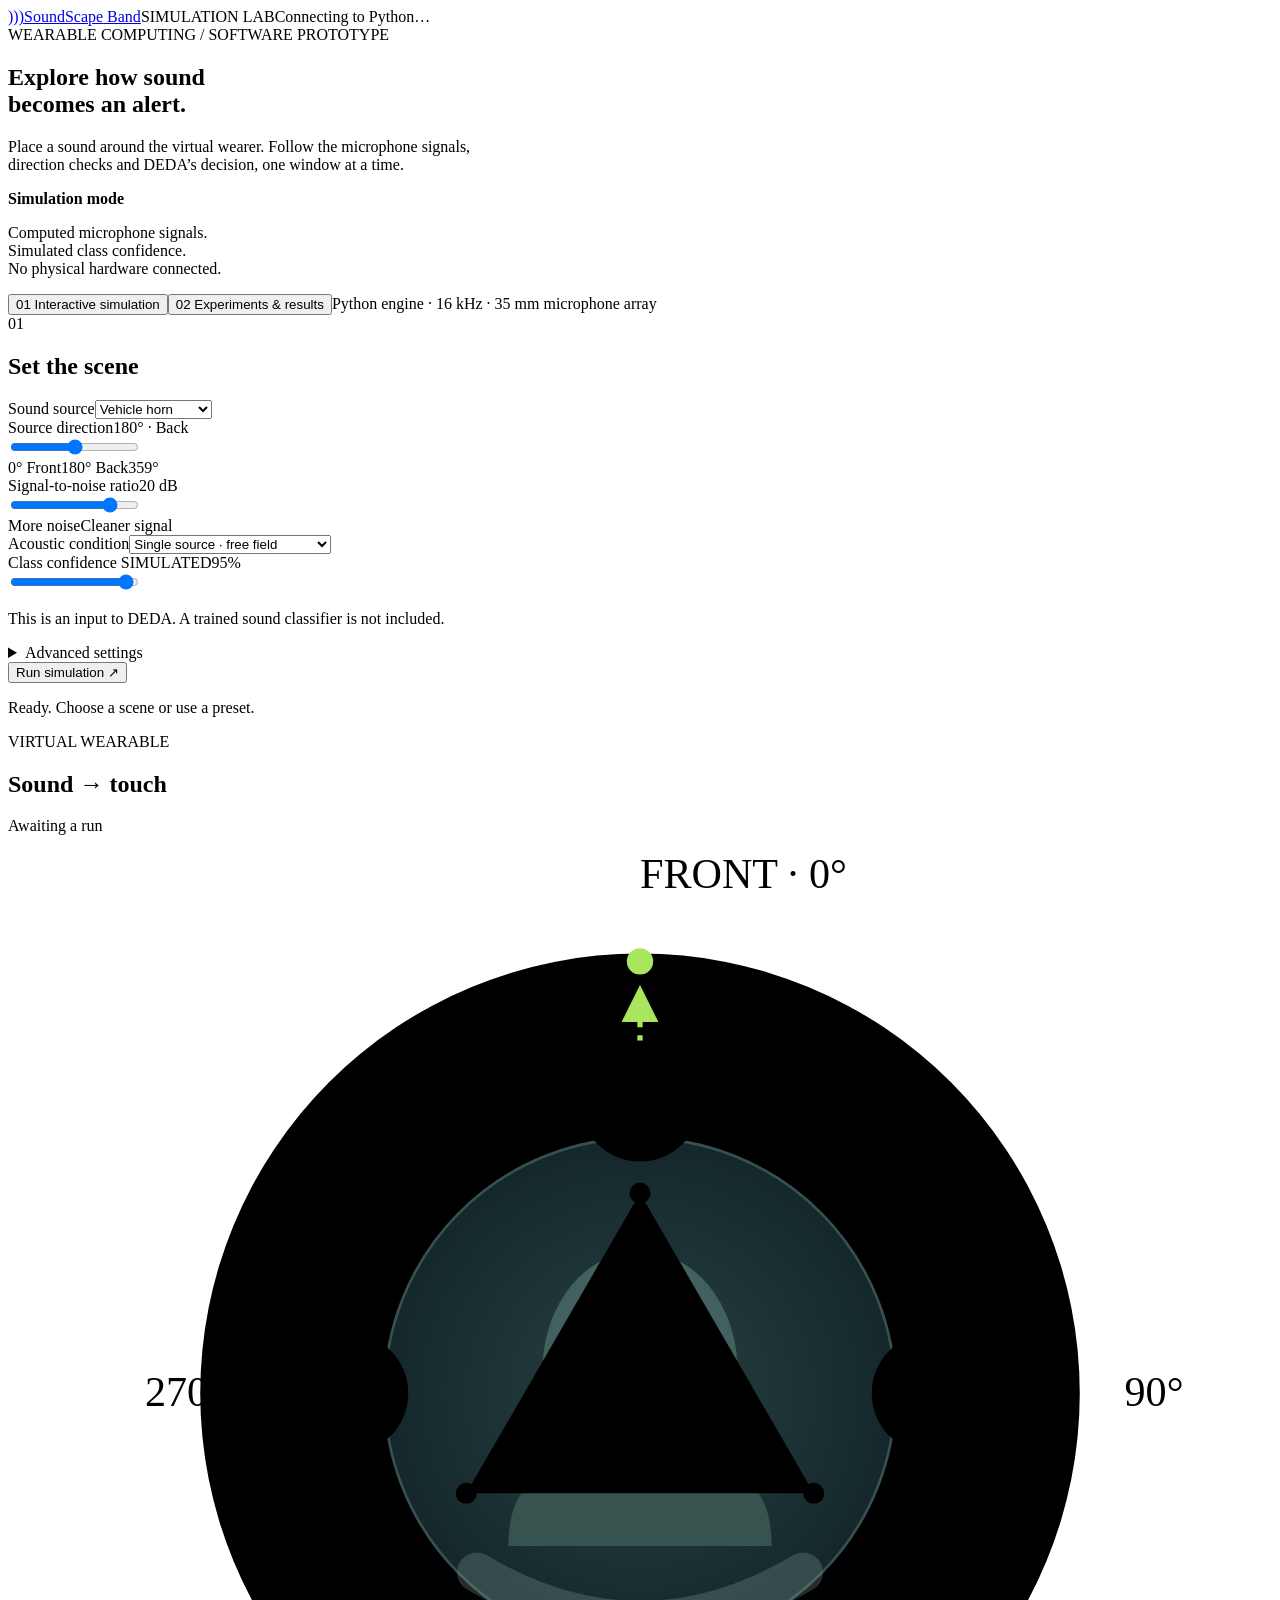
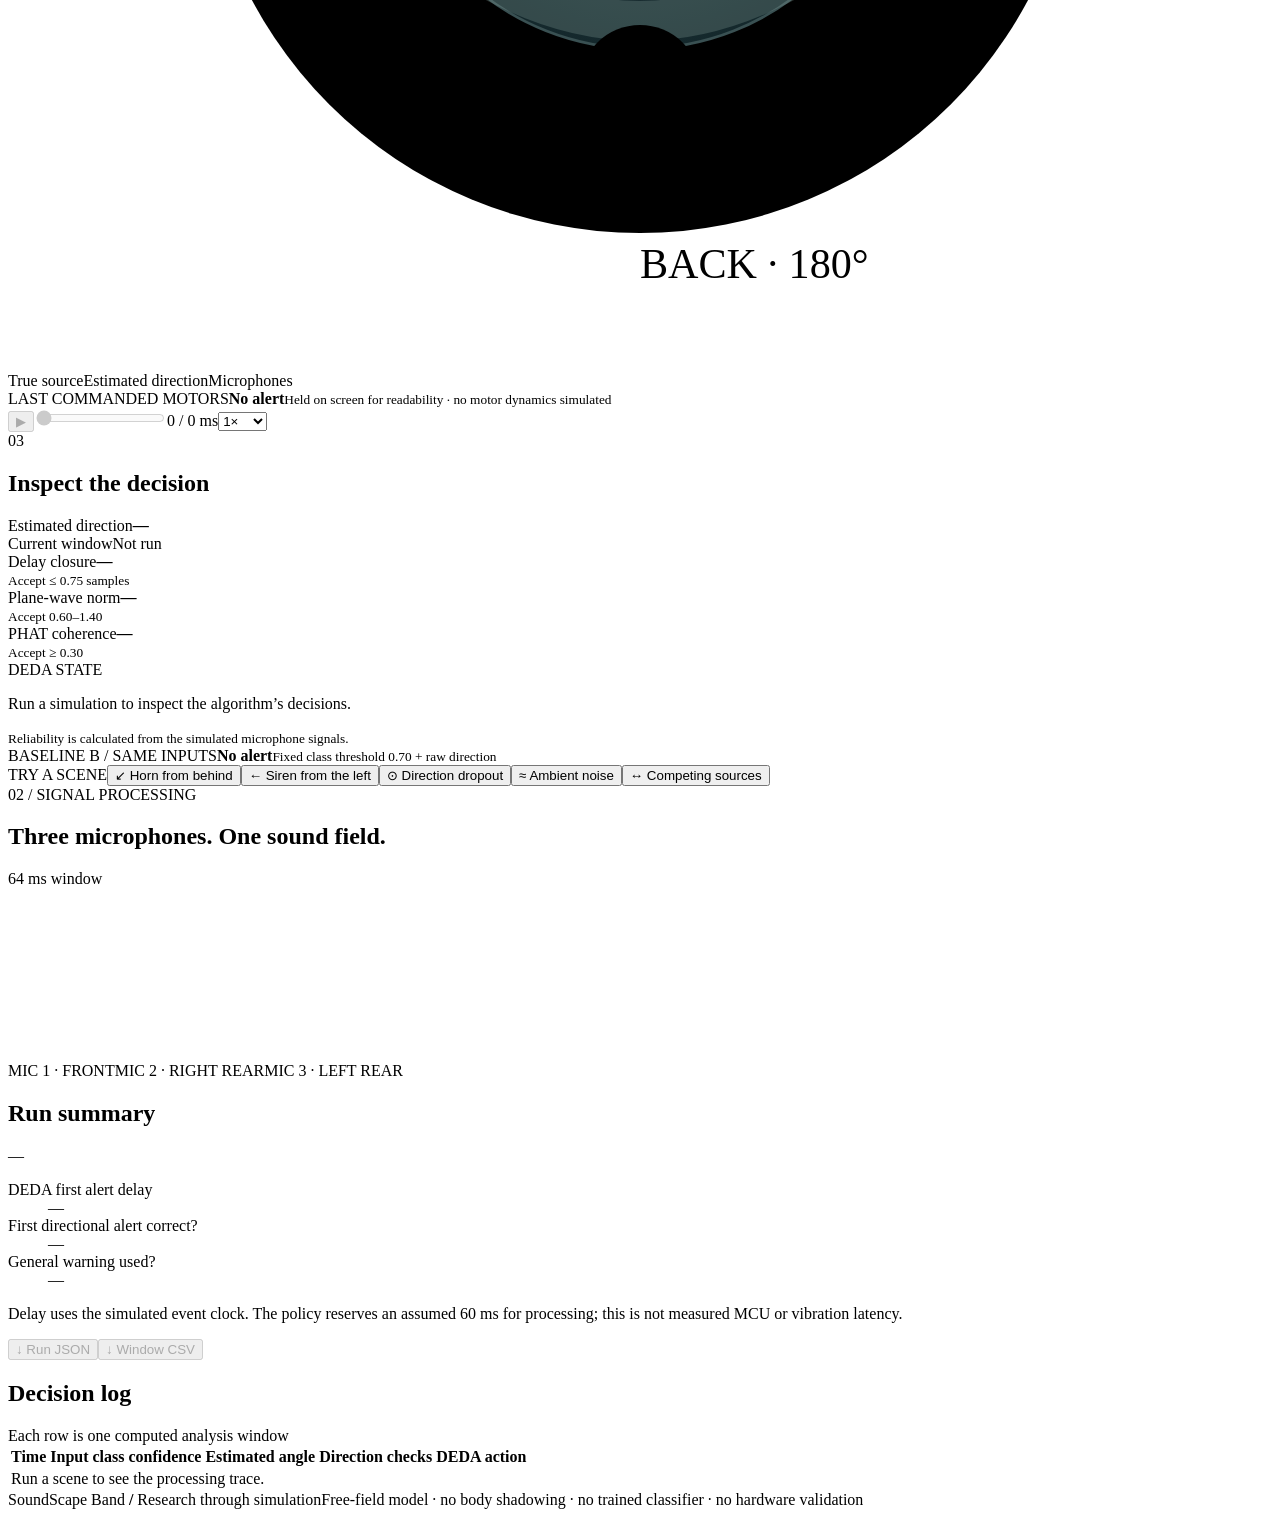
==== simulator/index.html @ 3b905151 "Add a hands-on simulator and Android sound-testing app" ====
<!doctype html>
<html lang="en">
<head>
  <meta charset="utf-8"><meta name="viewport" content="width=device-width, initial-scale=1">
  <meta name="description" content="Explore SoundScape Band with simulated microphones and the actual Python DEDA decision policy.">
  <title>SoundScape Band · Simulation Lab</title>
  <link rel="stylesheet" href="/style.css"><script src="/app.js" defer></script>
</head>
<body>
  <header class="topbar"><a class="brand" href="/" aria-label="SoundScape home"><span class="brand-icon">)))</span><span>SoundScape<span class="brand-light"> Band</span></span></a><span class="header-divider"></span><span class="lab-label">SIMULATION LAB</span><span id="connection" class="connection">Connecting to Python…</span></header>
  <main>
    <section class="intro"><div><div class="eyebrow">WEARABLE COMPUTING / SOFTWARE PROTOTYPE</div><h1>Explore how sound<br>becomes an alert.</h1><p>Place a sound around the virtual wearer. Follow the microphone signals,<br class="desktop"> direction checks and DEDA’s decision, one window at a time.</p></div><div class="intro-note"><span class="status-dot"></span><strong>Simulation mode</strong><p>Computed microphone signals.<br>Simulated class confidence.<br>No physical hardware connected.</p></div></section>
    <nav class="tabs" aria-label="Lab views"><button id="demo-tab" class="tab active" aria-selected="true">01 <span>Interactive simulation</span></button><button id="experiment-tab" class="tab" aria-selected="false">02 <span>Experiments & results</span></button><span class="tab-note">Python engine · 16 kHz · 35 mm microphone array</span></nav>

    <section id="demo-view">
      <div class="demo-grid">
        <aside class="panel controls"><div class="panel-heading"><span class="step">01</span><h2>Set the scene</h2></div>
          <label for="sound">Sound source</label><select id="sound"><option value="horn">Vehicle horn</option><option value="siren">Siren / alarm</option><option value="shout">Shout-like noise</option><option value="beep">Reversing beep</option><option value="ambient">Ambient noise</option></select>
          <div class="label-line"><label for="angle">Source direction</label><output id="angle-value" for="angle">180° · Back</output></div><input type="range" id="angle" min="0" max="359" value="180"><div class="range-ends"><span>0° Front</span><span>180° Back</span><span>359°</span></div>
          <div class="label-line"><label for="snr">Signal-to-noise ratio</label><output id="snr-value" for="snr">20 dB</output></div><input type="range" id="snr" min="-25" max="30" value="20"><div class="range-ends"><span>More noise</span><span>Cleaner signal</span></div>
          <label for="condition">Acoustic condition</label><select id="condition"><option value="clean">Single source · free field</option><option value="interference">Two simultaneous sources</option><option value="clock_fault">Mic 3 timing fault · +3 samples</option><option value="reflection">Single simulated reflection</option><option value="dropout">Injected direction dropout</option></select>
          <div class="label-line"><label for="confidence">Class confidence <span class="small-tag">SIMULATED</span></label><output id="confidence-value" for="confidence">95%</output></div><input type="range" id="confidence" min="5" max="99" value="95"><p class="control-help">This is an input to DEDA. A trained sound classifier is not included.</p>
          <details><summary>Advanced settings</summary><div class="advanced"><label for="seed">Random seed</label><input id="seed" type="number" min="0" max="1000000" value="7"><label for="bins">GCC-PHAT frequency bins</label><select id="bins"><option value="0.25">Strongest 25%</option><option value="1">All bins</option></select><label for="duration">Event duration</label><select id="duration"><option value="1024">1024 ms · sustained sound</option><option value="192">192 ms · short burst</option><option value="64">64 ms · very short burst</option></select></div></details>
          <button id="run" class="primary">Run simulation <span>↗</span></button><p id="run-status" class="run-status" role="status">Ready. Choose a scene or use a preset.</p>
        </aside>

        <section class="wearable-panel" aria-label="Virtual wearable"><div class="dark-heading"><div><span class="eyebrow">VIRTUAL WEARABLE</span><h2>Sound → touch</h2></div><span id="alert-badge" class="dark-badge">Awaiting a run</span></div>
          <div class="compass-wrap"><svg id="compass" viewBox="0 0 480 430" role="img" aria-label="Top-down view of wearer with front, right, back and left virtual motors">
            <defs><radialGradient id="disc"><stop offset="0" stop-color="#2a4143"/><stop offset="1" stop-color="#14282c"/></radialGradient><marker id="arrow" markerWidth="7" markerHeight="7" refX="5" refY="3.5" orient="auto"><path d="M0 0 L7 3.5 L0 7" fill="#a8e65e"/></marker></defs>
            <circle cx="240" cy="212" r="167" class="grid-ring"/><circle cx="240" cy="212" r="132" class="grid-ring"/><path d="M45 212H435M240 25V399" class="grid-line"/>
            <circle cx="240" cy="212" r="97" fill="url(#disc)" stroke="#395052"/><path d="M178 280Q240 317 302 280" fill="none" stroke="#90aba4" stroke-width="15" stroke-linecap="round" opacity=".26"/>
            <ellipse cx="240" cy="203" rx="37" ry="45" fill="#42605d"/><path d="M232 160L240 150L248 160" fill="#76948b"/><path d="M190 270Q190 242 214 240H266Q290 242 290 270" fill="#36534f"/>
            <g class="mic"><circle cx="240" cy="136" r="4"/><circle cx="306" cy="250" r="4"/><circle cx="174" cy="250" r="4"/></g><path d="M240 136L306 250H174Z" class="mic-triangle"/>
            <g id="true-direction"><line x1="240" y1="94" x2="240" y2="61" stroke="#a8e65e" stroke-width="2" stroke-dasharray="4 3" marker-end="url(#arrow)"/><circle cx="240" cy="48" r="5" fill="#a8e65e"/></g>
            <g id="estimated-direction" style="display:none"><line x1="240" y1="107" x2="240" y2="76" stroke="#70d6dc" stroke-width="3"/><circle cx="240" cy="73" r="4" fill="#70d6dc"/></g>
            <g class="motor" id="motor-1"><circle cx="240" cy="101" r="23"/><text x="240" y="106">F</text></g><g class="motor" id="motor-2"><circle cx="351" cy="212" r="23"/><text x="351" y="217">R</text></g><g class="motor" id="motor-4"><circle cx="240" cy="323" r="23"/><text x="240" y="328">B</text></g><g class="motor" id="motor-8"><circle cx="129" cy="212" r="23"/><text x="129" y="217">L</text></g>
            <g class="axis-label"><text x="240" y="20">FRONT · 0°</text><text x="424" y="217">90°</text><text x="240" y="396">BACK · 180°</text><text x="52" y="217">270°</text></g>
          </svg></div>
          <div class="compass-legend"><span><i class="legend-dot lime"></i>True source</span><span><i class="legend-dot cyan"></i>Estimated direction</span><span><i class="legend-dot gray"></i>Microphones</span></div>
          <div class="motor-readout"><span>LAST COMMANDED MOTORS</span><strong id="motor-readout">No alert</strong><small>Held on screen for readability · no motor dynamics simulated</small></div>
          <div class="playback"><button id="play" disabled aria-label="Play or pause replay">▶</button><input id="timeline" type="range" min="0" max="1" value="0" step="1" aria-label="Replay time" disabled><output id="time-value">0 / 0 ms</output><select id="speed" aria-label="Replay speed"><option value="0.5">0.5×</option><option value="1" selected>1×</option><option value="2">2×</option></select></div>
        </section>

        <aside class="panel evidence"><div class="panel-heading"><span class="step">03</span><h2>Inspect the decision</h2></div><div class="label-line evidence-label"><span>Estimated direction</span><strong id="estimated-value">—</strong></div><div class="label-line evidence-label"><span>Current window</span><span id="reliability-value" class="pill">Not run</span></div>
          <div class="check" id="check-closure"><div><span>Delay closure</span><strong id="closure-value">—</strong></div><div class="meter"><i></i></div><small>Accept ≤ 0.75 samples</small></div>
          <div class="check" id="check-norm"><div><span>Plane-wave norm</span><strong id="norm-value">—</strong></div><div class="meter"><i></i></div><small>Accept 0.60–1.40</small></div>
          <div class="check" id="check-coherence"><div><span>PHAT coherence</span><strong id="coherence-value">—</strong></div><div class="meter"><i></i></div><small>Accept ≥ 0.30</small></div>
          <div class="decision-box"><span class="eyebrow">DEDA STATE</span><p id="decision">Run a simulation to inspect the algorithm’s decisions.</p><small id="reason">Reliability is calculated from the simulated microphone signals.</small></div>
          <div class="baseline"><span class="eyebrow">BASELINE B / SAME INPUTS</span><strong id="baseline-decision">No alert</strong><small>Fixed class threshold 0.70 + raw direction</small></div>
        </aside>
      </div>
      <div class="presets"><span>TRY A SCENE</span><button data-preset="horn">↙ Horn from behind</button><button data-preset="siren">← Siren from the left</button><button data-preset="dropout">⊙ Direction dropout</button><button data-preset="ambient">≈ Ambient noise</button><button data-preset="interference">↔ Competing sources</button></div>
      <div class="bottom-grid"><section class="panel signals"><div class="section-heading"><div><span class="eyebrow">02 / SIGNAL PROCESSING</span><h2>Three microphones. One sound field.</h2></div><span id="signal-note" class="muted">64 ms window</span></div><canvas id="waveforms" width="1080" height="170" aria-label="Three simulated microphone waveforms"></canvas><div class="signal-footer"><span>MIC 1 · FRONT</span><span>MIC 2 · RIGHT REAR</span><span>MIC 3 · LEFT REAR</span></div></section>
      <section class="panel run-summary"><div class="section-heading"><h2>Run summary</h2><span id="runtime" class="muted">—</span></div><dl><div><dt>DEDA first alert delay</dt><dd id="latency">—</dd></div><div><dt>First directional alert correct?</dt><dd id="correct">—</dd></div><div><dt>General warning used?</dt><dd id="fallback">—</dd></div></dl><p class="control-help">Delay uses the simulated event clock. The policy reserves an assumed 60 ms for processing; this is not measured MCU or vibration latency.</p><div class="export-row"><button id="export-json" disabled>↓ Run JSON</button><button id="export-csv" disabled>↓ Window CSV</button></div></section></div>
      <section class="panel log-panel"><div class="section-heading"><h2>Decision log</h2><span class="muted">Each row is one computed analysis window</span></div><div class="table-scroll"><table><thead><tr><th>Time</th><th>Input class confidence</th><th>Estimated angle</th><th>Direction checks</th><th>DEDA action</th></tr></thead><tbody id="log"><tr><td colspan="5" class="empty">Run a scene to see the processing trace.</td></tr></tbody></table></div></section>
    </section>

    <section id="experiment-view" hidden><div class="experiment-layout"><section class="panel experiment-controls"><div class="eyebrow">REPEATABLE ACOUSTIC STRESS TESTS</div><h2>Compare policies on identical signals.</h2><p>Run newly generated trials through baseline B and DEDA. The suite varies sound, direction, noise and acoustic conditions using frozen default thresholds.</p><label for="suite">Experiment size</label><select id="suite"><option value="quick">Quick · 32 critical trials per seed</option><option value="full">Full · 192 critical trials per seed</option></select><label for="seeds">Random seeds</label><select id="seeds"><option value="1">1 · demonstration</option><option value="2" selected>2 · quick comparison</option><option value="5">5 · broader coverage</option></select><button id="run-experiment" class="primary">Run experiment <span>↗</span></button><p id="experiment-status" role="status" class="run-status">Results will be calculated, not copied from the paper.</p><p class="control-help">Each seed also includes one short ambient-only trial. Class confidence is scripted at 65%, 80% or 95%. Ambient confidence has no false confusers, so this suite cannot establish classifier false-alarm performance.</p></section><section class="panel experiment-results"><div class="section-heading"><h2>Results from this run</h2><div class="export-row"><button id="experiment-json" disabled>↓ JSON</button><button id="experiment-csv" disabled>↓ Trial CSV</button></div></div><p class="control-help">A new acoustic stress suite, separate from the paper’s decision-stream benchmark. Default thresholds are uncalibrated. These are simulation results, not real-world accuracy.</p><div id="experiment-empty" class="experiment-empty">Run an experiment to compare wrong-direction alerts,<br>misses, fallback warnings and simulated alert delay.</div><div id="experiment-data" hidden><div id="comparison-chart" class="comparison-chart"></div><div class="table-scroll"><table><thead><tr><th>Metric</th><th>Baseline B</th><th>DEDA</th></tr></thead><tbody id="experiment-table"></tbody></table></div><p id="experiment-note" class="control-help"></p></div></section></div></section>
    <footer><span>SoundScape Band <b>/</b> Research through simulation</span><span>Free-field model · no body shadowing · no trained classifier · no hardware validation</span></footer>
  </main>
</body></html>
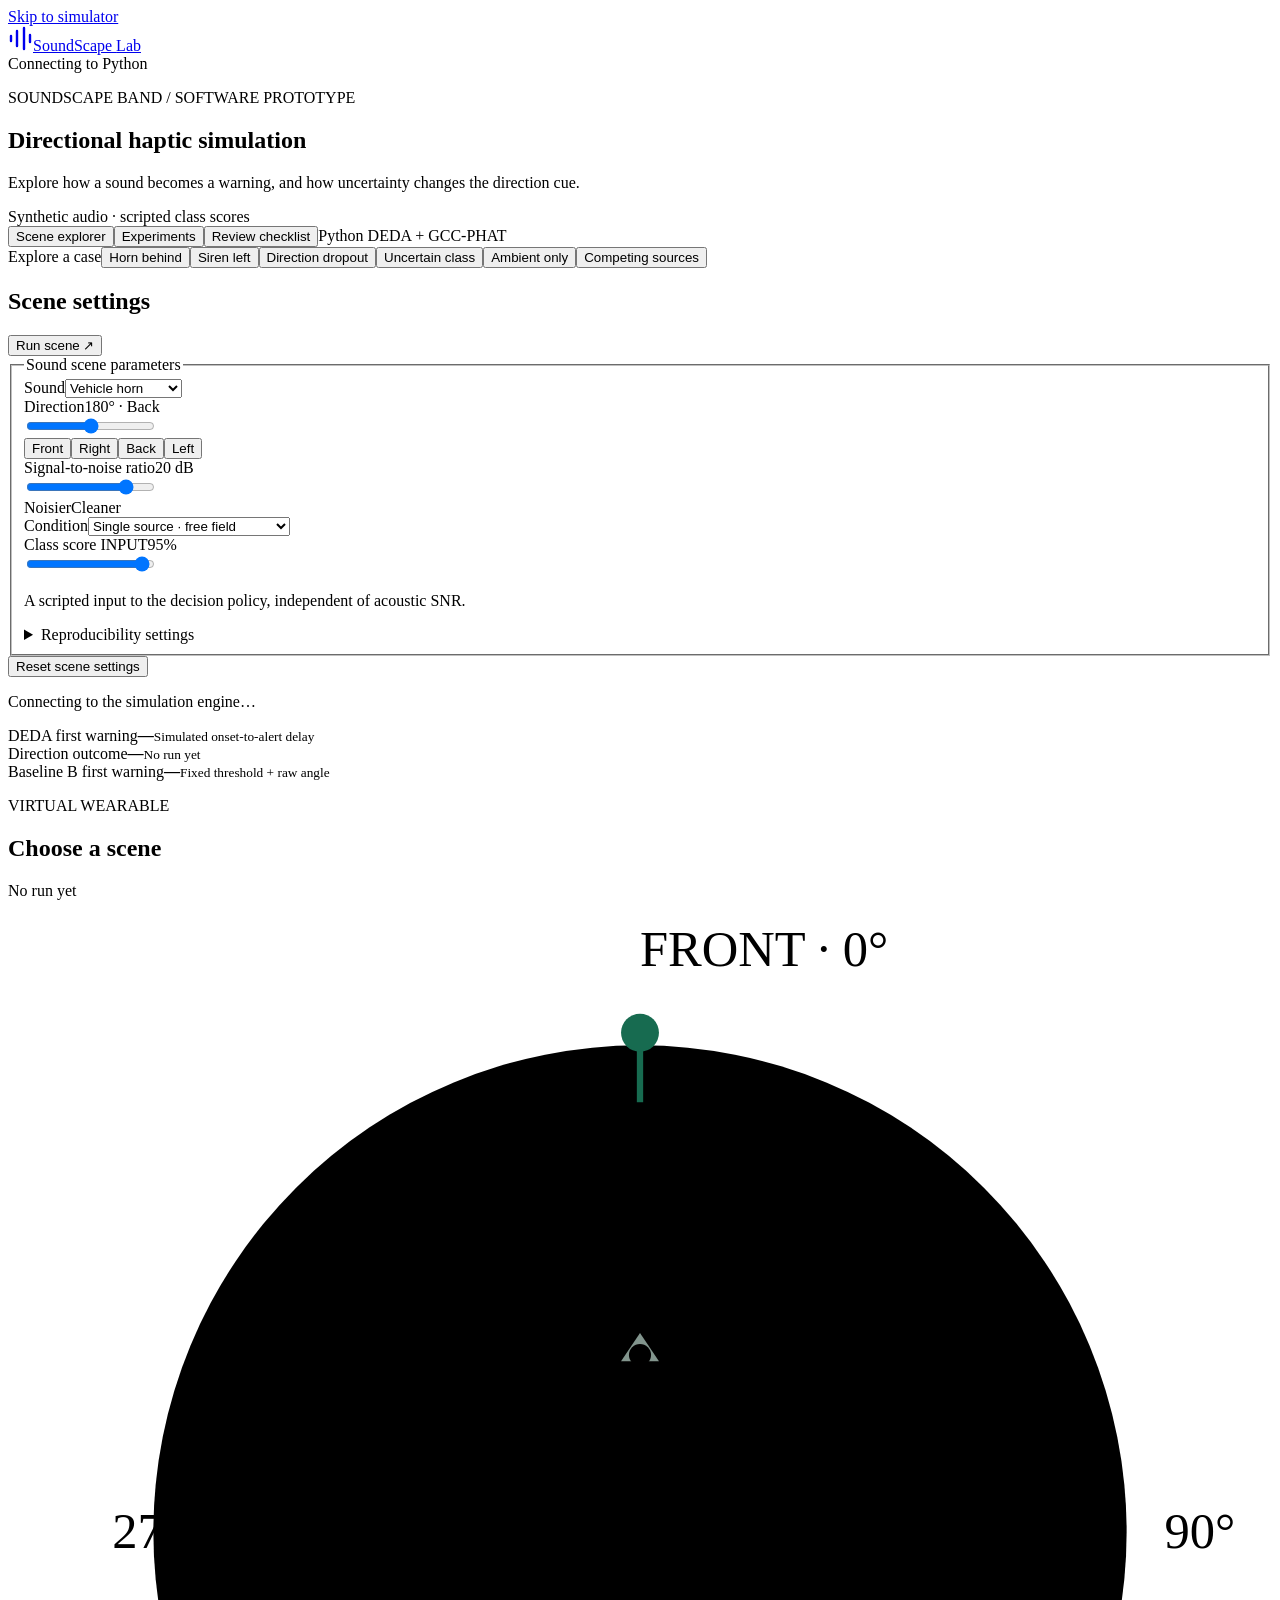
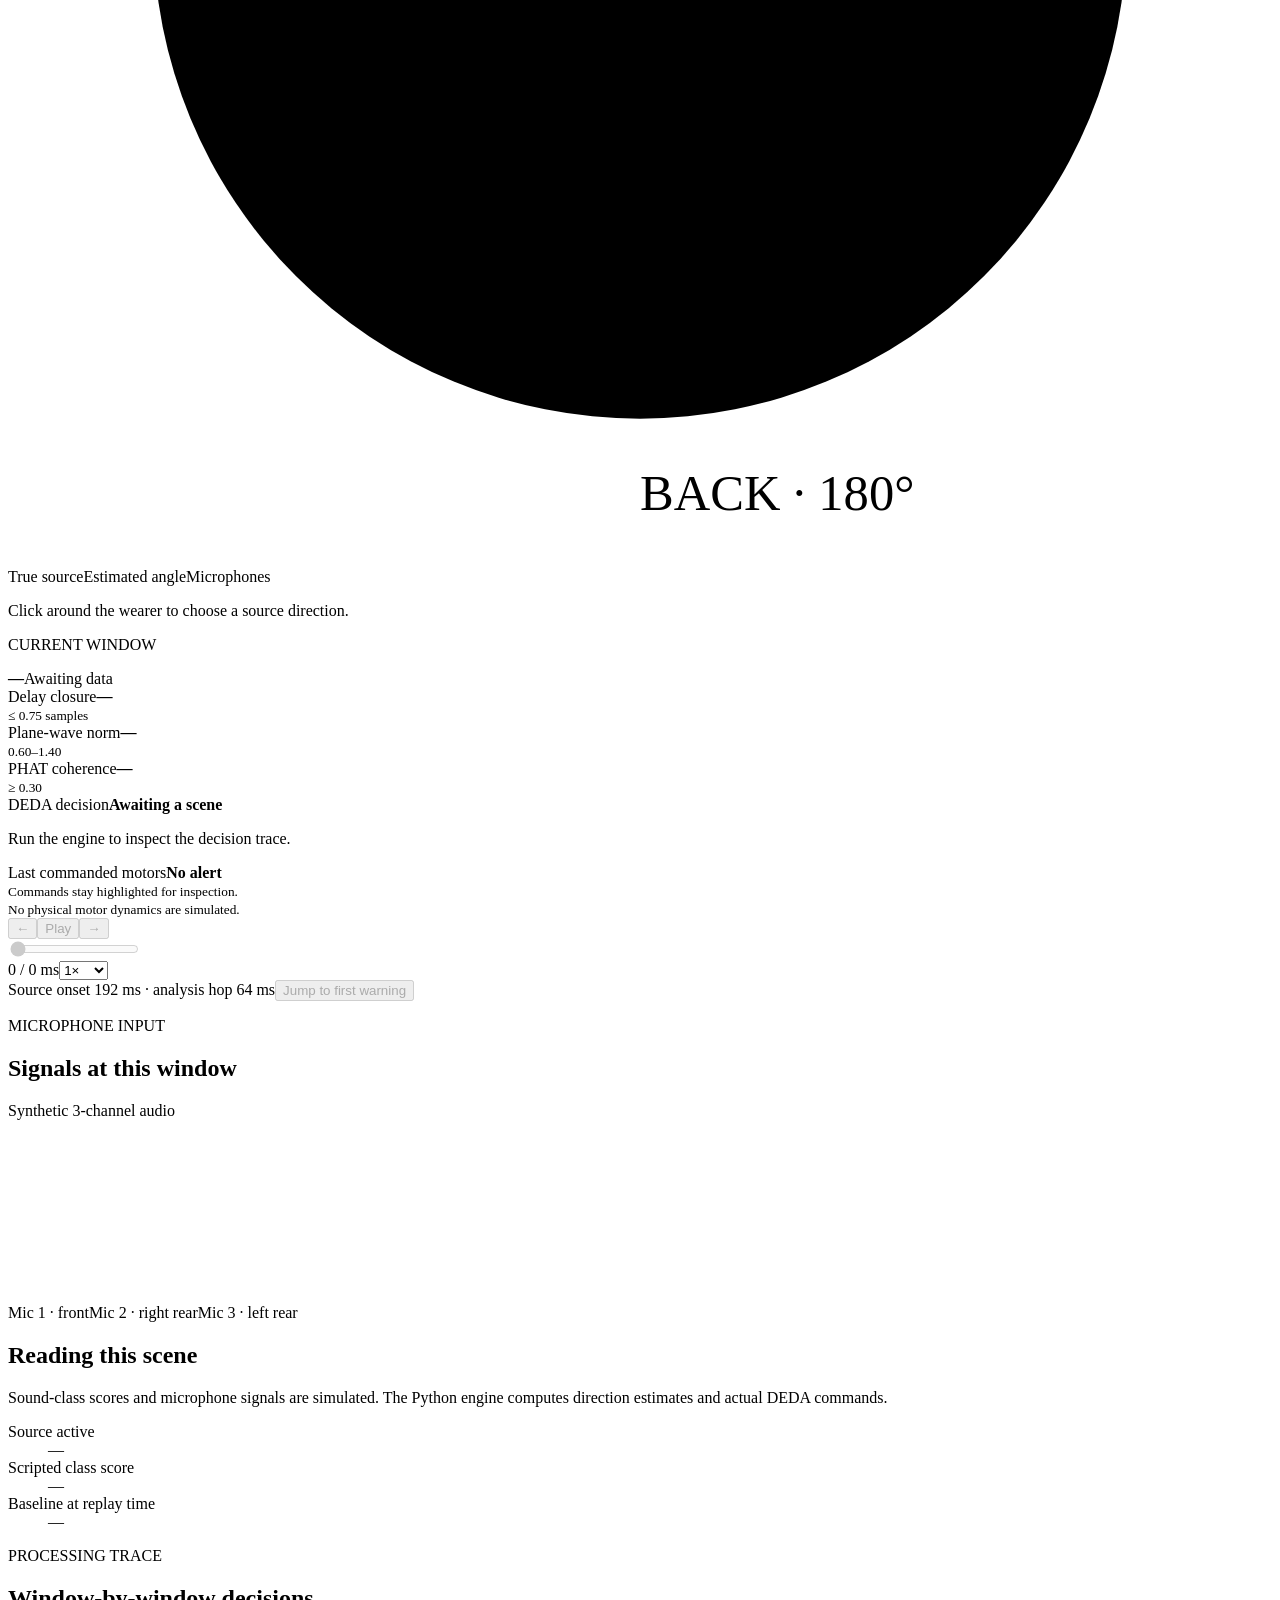
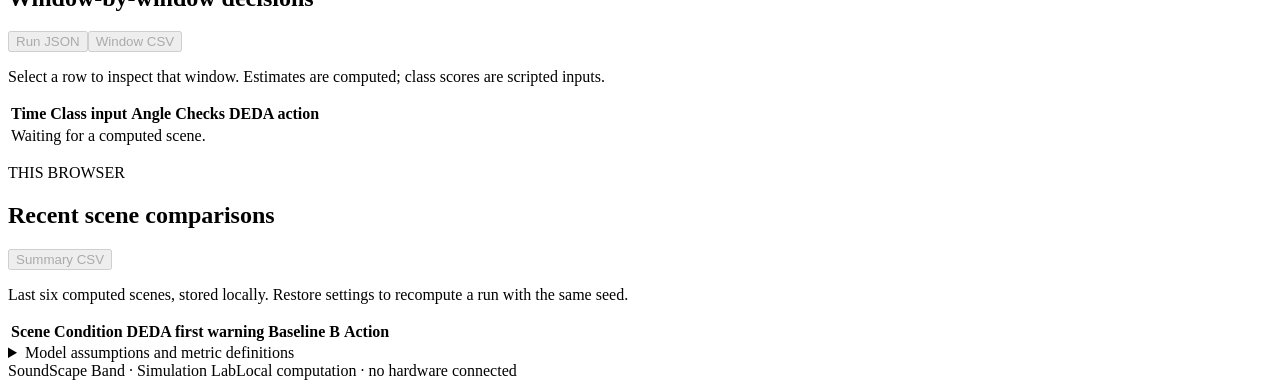
==== commit 6e557715: "Polish the simulator and make the final review easier to demonstrate" ====
--- a/simulator/index.html
+++ b/simulator/index.html
@@ -2,60 +2,62 @@
 <html lang="en">
 <head>
   <meta charset="utf-8"><meta name="viewport" content="width=device-width, initial-scale=1">
-  <meta name="description" content="Explore SoundScape Band with simulated microphones and the actual Python DEDA decision policy.">
-  <title>SoundScape Band · Simulation Lab</title>
+  <meta name="description" content="A reproducible SoundScape Band simulation using the Python GCC-PHAT and DEDA engine.">
+  <title>SoundScape · Simulation Lab</title>
+  <link rel="icon" href="/favicon.svg" type="image/svg+xml">
   <link rel="stylesheet" href="/style.css"><script src="/app.js" defer></script>
 </head>
 <body>
-  <header class="topbar"><a class="brand" href="/" aria-label="SoundScape home"><span class="brand-icon">)))</span><span>SoundScape<span class="brand-light"> Band</span></span></a><span class="header-divider"></span><span class="lab-label">SIMULATION LAB</span><span id="connection" class="connection">Connecting to Python…</span></header>
-  <main>
-    <section class="intro"><div><div class="eyebrow">WEARABLE COMPUTING / SOFTWARE PROTOTYPE</div><h1>Explore how sound<br>becomes an alert.</h1><p>Place a sound around the virtual wearer. Follow the microphone signals,<br class="desktop"> direction checks and DEDA’s decision, one window at a time.</p></div><div class="intro-note"><span class="status-dot"></span><strong>Simulation mode</strong><p>Computed microphone signals.<br>Simulated class confidence.<br>No physical hardware connected.</p></div></section>
-    <nav class="tabs" aria-label="Lab views"><button id="demo-tab" class="tab active" aria-selected="true">01 <span>Interactive simulation</span></button><button id="experiment-tab" class="tab" aria-selected="false">02 <span>Experiments & results</span></button><span class="tab-note">Python engine · 16 kHz · 35 mm microphone array</span></nav>
-
-    <section id="demo-view">
-      <div class="demo-grid">
-        <aside class="panel controls"><div class="panel-heading"><span class="step">01</span><h2>Set the scene</h2></div>
-          <label for="sound">Sound source</label><select id="sound"><option value="horn">Vehicle horn</option><option value="siren">Siren / alarm</option><option value="shout">Shout-like noise</option><option value="beep">Reversing beep</option><option value="ambient">Ambient noise</option></select>
-          <div class="label-line"><label for="angle">Source direction</label><output id="angle-value" for="angle">180° · Back</output></div><input type="range" id="angle" min="0" max="359" value="180"><div class="range-ends"><span>0° Front</span><span>180° Back</span><span>359°</span></div>
-          <div class="label-line"><label for="snr">Signal-to-noise ratio</label><output id="snr-value" for="snr">20 dB</output></div><input type="range" id="snr" min="-25" max="30" value="20"><div class="range-ends"><span>More noise</span><span>Cleaner signal</span></div>
-          <label for="condition">Acoustic condition</label><select id="condition"><option value="clean">Single source · free field</option><option value="interference">Two simultaneous sources</option><option value="clock_fault">Mic 3 timing fault · +3 samples</option><option value="reflection">Single simulated reflection</option><option value="dropout">Injected direction dropout</option></select>
-          <div class="label-line"><label for="confidence">Class confidence <span class="small-tag">SIMULATED</span></label><output id="confidence-value" for="confidence">95%</output></div><input type="range" id="confidence" min="5" max="99" value="95"><p class="control-help">This is an input to DEDA. A trained sound classifier is not included.</p>
-          <details><summary>Advanced settings</summary><div class="advanced"><label for="seed">Random seed</label><input id="seed" type="number" min="0" max="1000000" value="7"><label for="bins">GCC-PHAT frequency bins</label><select id="bins"><option value="0.25">Strongest 25%</option><option value="1">All bins</option></select><label for="duration">Event duration</label><select id="duration"><option value="1024">1024 ms · sustained sound</option><option value="192">192 ms · short burst</option><option value="64">64 ms · very short burst</option></select></div></details>
-          <button id="run" class="primary">Run simulation <span>↗</span></button><p id="run-status" class="run-status" role="status">Ready. Choose a scene or use a preset.</p>
-        </aside>
-
-        <section class="wearable-panel" aria-label="Virtual wearable"><div class="dark-heading"><div><span class="eyebrow">VIRTUAL WEARABLE</span><h2>Sound → touch</h2></div><span id="alert-badge" class="dark-badge">Awaiting a run</span></div>
-          <div class="compass-wrap"><svg id="compass" viewBox="0 0 480 430" role="img" aria-label="Top-down view of wearer with front, right, back and left virtual motors">
-            <defs><radialGradient id="disc"><stop offset="0" stop-color="#2a4143"/><stop offset="1" stop-color="#14282c"/></radialGradient><marker id="arrow" markerWidth="7" markerHeight="7" refX="5" refY="3.5" orient="auto"><path d="M0 0 L7 3.5 L0 7" fill="#a8e65e"/></marker></defs>
-            <circle cx="240" cy="212" r="167" class="grid-ring"/><circle cx="240" cy="212" r="132" class="grid-ring"/><path d="M45 212H435M240 25V399" class="grid-line"/>
-            <circle cx="240" cy="212" r="97" fill="url(#disc)" stroke="#395052"/><path d="M178 280Q240 317 302 280" fill="none" stroke="#90aba4" stroke-width="15" stroke-linecap="round" opacity=".26"/>
-            <ellipse cx="240" cy="203" rx="37" ry="45" fill="#42605d"/><path d="M232 160L240 150L248 160" fill="#76948b"/><path d="M190 270Q190 242 214 240H266Q290 242 290 270" fill="#36534f"/>
-            <g class="mic"><circle cx="240" cy="136" r="4"/><circle cx="306" cy="250" r="4"/><circle cx="174" cy="250" r="4"/></g><path d="M240 136L306 250H174Z" class="mic-triangle"/>
-            <g id="true-direction"><line x1="240" y1="94" x2="240" y2="61" stroke="#a8e65e" stroke-width="2" stroke-dasharray="4 3" marker-end="url(#arrow)"/><circle cx="240" cy="48" r="5" fill="#a8e65e"/></g>
-            <g id="estimated-direction" style="display:none"><line x1="240" y1="107" x2="240" y2="76" stroke="#70d6dc" stroke-width="3"/><circle cx="240" cy="73" r="4" fill="#70d6dc"/></g>
-            <g class="motor" id="motor-1"><circle cx="240" cy="101" r="23"/><text x="240" y="106">F</text></g><g class="motor" id="motor-2"><circle cx="351" cy="212" r="23"/><text x="351" y="217">R</text></g><g class="motor" id="motor-4"><circle cx="240" cy="323" r="23"/><text x="240" y="328">B</text></g><g class="motor" id="motor-8"><circle cx="129" cy="212" r="23"/><text x="129" y="217">L</text></g>
-            <g class="axis-label"><text x="240" y="20">FRONT · 0°</text><text x="424" y="217">90°</text><text x="240" y="396">BACK · 180°</text><text x="52" y="217">270°</text></g>
-          </svg></div>
-          <div class="compass-legend"><span><i class="legend-dot lime"></i>True source</span><span><i class="legend-dot cyan"></i>Estimated direction</span><span><i class="legend-dot gray"></i>Microphones</span></div>
-          <div class="motor-readout"><span>LAST COMMANDED MOTORS</span><strong id="motor-readout">No alert</strong><small>Held on screen for readability · no motor dynamics simulated</small></div>
-          <div class="playback"><button id="play" disabled aria-label="Play or pause replay">▶</button><input id="timeline" type="range" min="0" max="1" value="0" step="1" aria-label="Replay time" disabled><output id="time-value">0 / 0 ms</output><select id="speed" aria-label="Replay speed"><option value="0.5">0.5×</option><option value="1" selected>1×</option><option value="2">2×</option></select></div>
-        </section>
-
-        <aside class="panel evidence"><div class="panel-heading"><span class="step">03</span><h2>Inspect the decision</h2></div><div class="label-line evidence-label"><span>Estimated direction</span><strong id="estimated-value">—</strong></div><div class="label-line evidence-label"><span>Current window</span><span id="reliability-value" class="pill">Not run</span></div>
-          <div class="check" id="check-closure"><div><span>Delay closure</span><strong id="closure-value">—</strong></div><div class="meter"><i></i></div><small>Accept ≤ 0.75 samples</small></div>
-          <div class="check" id="check-norm"><div><span>Plane-wave norm</span><strong id="norm-value">—</strong></div><div class="meter"><i></i></div><small>Accept 0.60–1.40</small></div>
-          <div class="check" id="check-coherence"><div><span>PHAT coherence</span><strong id="coherence-value">—</strong></div><div class="meter"><i></i></div><small>Accept ≥ 0.30</small></div>
-          <div class="decision-box"><span class="eyebrow">DEDA STATE</span><p id="decision">Run a simulation to inspect the algorithm’s decisions.</p><small id="reason">Reliability is calculated from the simulated microphone signals.</small></div>
-          <div class="baseline"><span class="eyebrow">BASELINE B / SAME INPUTS</span><strong id="baseline-decision">No alert</strong><small>Fixed class threshold 0.70 + raw direction</small></div>
-        </aside>
+  <a class="skip-link" href="#main">Skip to simulator</a>
+  <header class="topbar"><a class="brand" href="/" aria-label="SoundScape Lab home"><svg width="25" height="25" viewBox="0 0 25 25" aria-hidden="true"><path d="M3 10v5m6-10v15m7-18v21m6-14v7" stroke="currentColor" stroke-width="2.4" stroke-linecap="round"/></svg>SoundScape <span>Lab</span></a><div class="engine"><span id="connection" role="status">Connecting to Python</span><button id="reconnect" class="text-button" hidden>Reconnect</button></div></header>
+  <main id="main">
+    <section class="intro"><div><p class="eyebrow">SOUNDSCAPE BAND / SOFTWARE PROTOTYPE</p><h1>Directional haptic simulation</h1><p>Explore how a sound becomes a warning, and how uncertainty changes the direction cue.</p></div><span class="scope-tag">Synthetic audio · scripted class scores</span></section>
+    <nav class="tabs" role="tablist" aria-label="Simulation workspace"><button id="demo-tab" role="tab" aria-selected="true" aria-controls="demo-view" class="tab active">Scene explorer</button><button id="experiment-tab" role="tab" aria-selected="false" aria-controls="experiment-view" tabindex="-1" class="tab">Experiments</button><button id="review-tab" role="tab" aria-selected="false" aria-controls="review-view" tabindex="-1" class="tab">Review checklist</button><span>Python DEDA + GCC-PHAT</span></nav>
+    <section id="demo-view" role="tabpanel" aria-labelledby="demo-tab">
+      <div class="presets" aria-label="Scene presets"><span>Explore a case</span><button data-preset="horn">Horn behind</button><button data-preset="siren">Siren left</button><button data-preset="dropout">Direction dropout</button><button data-preset="weak">Uncertain class</button><button data-preset="ambient">Ambient only</button><button data-preset="interference">Competing sources</button></div>
+      <div class="workspace">
+        <form id="scene-form" class="panel controls"><div class="section-heading"><h2>Scene settings</h2><button id="run" class="primary" type="submit">Run scene <span aria-hidden="true">↗</span></button></div>
+          <fieldset id="scene-fields"><legend class="sr-only">Sound scene parameters</legend>
+            <label for="sound">Sound</label><select id="sound"><option value="horn">Vehicle horn</option><option value="siren">Siren</option><option value="shout">Shout-like noise</option><option value="beep">Reversing beep</option><option value="ambient">Ambient noise</option></select>
+            <div class="label-line"><label for="angle">Direction</label><output id="angle-value" for="angle">180° · Back</output></div><input id="angle" type="range" min="0" max="359" value="180"><div class="cardinals"><button type="button" data-angle="0">Front</button><button type="button" data-angle="90">Right</button><button type="button" data-angle="180">Back</button><button type="button" data-angle="270">Left</button></div>
+            <div class="label-line"><label for="snr">Signal-to-noise ratio</label><output id="snr-value" for="snr">20 dB</output></div><input id="snr" type="range" min="-25" max="30" value="20"><div class="range-ends"><span>Noisier</span><span>Cleaner</span></div>
+            <label for="condition">Condition</label><select id="condition"><option value="clean">Single source · free field</option><option value="interference">Two simultaneous sources</option><option value="reflection">One reflection surrogate</option><option value="clock_fault">Mic 3 timing fault · +3 samples</option><option value="dropout">Injected direction dropout</option></select>
+            <div class="label-line"><label for="confidence">Class score <span class="small-tag">INPUT</span></label><output id="confidence-value" for="confidence">95%</output></div><input id="confidence" type="range" min="5" max="99" value="95"><p class="help">A scripted input to the decision policy, independent of acoustic SNR.</p>
+            <details class="advanced"><summary>Reproducibility settings</summary><label for="seed">Random seed</label><input id="seed" type="number" min="0" max="1000000" step="1" value="7" required><label for="bins">Frequency bins</label><select id="bins"><option value="0.25">Strongest 25%</option><option value="1">All bins</option></select><label for="duration">Sound duration</label><select id="duration"><option value="1024">1024 ms · sustained</option><option value="192">192 ms · short burst</option><option value="64">64 ms · very short burst</option></select></details>
+          </fieldset>
+          <button type="button" id="reset" class="text-button">Reset scene settings</button><p id="run-status" class="operation-status" role="status">Connecting to the simulation engine…</p>
+        </form>
+        <div class="scene-output">
+          <div class="metrics" aria-label="First alert outcomes"><article><span>DEDA first warning</span><strong id="latency">—</strong><small id="latency-note">Simulated onset-to-alert delay</small></article><article><span>Direction outcome</span><strong id="correct">—</strong><small id="class-summary">No run yet</small></article><article><span>Baseline B first warning</span><strong id="baseline-latency">—</strong><small id="baseline-summary">Fixed threshold + raw angle</small></article></div>
+          <section class="panel stage"><div class="section-heading"><div><p class="eyebrow">VIRTUAL WEARABLE</p><h2 id="scene-title">Choose a scene</h2></div><span id="alert-badge" class="badge">No run yet</span></div><p id="stale" class="stale" hidden>Settings changed. Run the scene to update these computed results.</p>
+            <div class="stage-grid"><div class="wearer"><svg id="compass" viewBox="0 0 400 400" role="img" aria-label="Top-down view of the virtual wearer. Click the circle to choose a source angle, or use the direction slider.">
+              <circle class="grid-ring" cx="200" cy="200" r="154"/><circle class="grid-ring inner" cx="200" cy="200" r="112"/><path class="grid-line" d="M46 200H354M200 46V354"/>
+              <path class="body-shape" d="M152 250Q152 220 174 216H226Q248 220 248 250Z"/><ellipse class="head-shape" cx="200" cy="181" rx="30" ry="38"/><path d="M194 146L200 137L206 146" fill="#82958d"/>
+              <path d="M200 144L249 228H151Z" class="mic-triangle"/><g class="mics"><circle cx="200" cy="144" r="3.5"/><circle cx="249" cy="228" r="3.5"/><circle cx="151" cy="228" r="3.5"/></g>
+              <g id="true-direction"><path d="M200 64V44" stroke="#176b50" stroke-width="2"/><circle cx="200" cy="42" r="6" fill="#176b50"/></g>
+              <g id="estimated-direction" style="display:none"><path d="M200 89V68" stroke="#36949b" stroke-width="2.5"/><path d="M194 74L200 65L206 74" fill="none" stroke="#36949b" stroke-width="2.5"/></g>
+              <g class="motor" id="motor-1"><circle cx="200" cy="108" r="21"/><text x="200" y="113">F</text></g><g class="motor" id="motor-2"><circle cx="292" cy="200" r="21"/><text x="292" y="205">R</text></g><g class="motor" id="motor-4"><circle cx="200" cy="292" r="21"/><text x="200" y="297">B</text></g><g class="motor" id="motor-8"><circle cx="108" cy="200" r="21"/><text x="108" y="205">L</text></g>
+              <g class="axis-label"><text x="200" y="21">FRONT · 0°</text><text x="366" y="205">90°</text><text x="200" y="383">BACK · 180°</text><text x="33" y="205">270°</text></g>
+            </svg><div class="compass-legend"><span><i class="dot green"></i>True source</span><span><i class="dot teal"></i>Estimated angle</span><span><i class="dot gray"></i>Microphones</span></div><p class="hint">Click around the wearer to choose a source direction.</p></div>
+            <aside class="inspector"><p class="eyebrow">CURRENT WINDOW</p><div class="angle-readout"><strong id="estimated-value">—</strong><span id="reliability-value" class="badge">Awaiting data</span></div>
+              <div class="check" id="check-closure"><div><span>Delay closure</span><strong id="closure-value">—</strong></div><div class="meter"><i></i></div><small>≤ 0.75 samples</small></div>
+              <div class="check" id="check-norm"><div><span>Plane-wave norm</span><strong id="norm-value">—</strong></div><div class="meter"><i></i></div><small>0.60–1.40</small></div>
+              <div class="check" id="check-coherence"><div><span>PHAT coherence</span><strong id="coherence-value">—</strong></div><div class="meter"><i></i></div><small>≥ 0.30</small></div>
+              <div class="decision-box"><span>DEDA decision</span><strong id="decision">Awaiting a scene</strong><p id="reason">Run the engine to inspect the decision trace.</p></div>
+            </aside></div>
+            <div class="motor-line"><div><span>Last commanded motors</span><strong id="motor-readout">No alert</strong></div><small>Commands stay highlighted for inspection.<br>No physical motor dynamics are simulated.</small></div>
+            <div class="playback"><button id="previous" disabled aria-label="Previous analysis window">←</button><button id="play" disabled aria-label="Play replay">Play</button><button id="next" disabled aria-label="Next analysis window">→</button><div class="timeline-wrap"><div id="source-range" class="source-range"></div><input id="timeline" type="range" min="0" max="1" value="0" step="64" disabled aria-label="Replay time"></div><output id="time-value">0 / 0 ms</output><select id="speed" aria-label="Replay speed"><option value="0.5">0.5×</option><option value="1" selected>1×</option><option value="2">2×</option></select></div><div class="replay-caption"><span id="window-note">Source onset 192 ms · analysis hop 64 ms</span><button id="jump-alert" class="text-button" disabled>Jump to first warning</button></div>
+          </section>
+        </div>
       </div>
-      <div class="presets"><span>TRY A SCENE</span><button data-preset="horn">↙ Horn from behind</button><button data-preset="siren">← Siren from the left</button><button data-preset="dropout">⊙ Direction dropout</button><button data-preset="ambient">≈ Ambient noise</button><button data-preset="interference">↔ Competing sources</button></div>
-      <div class="bottom-grid"><section class="panel signals"><div class="section-heading"><div><span class="eyebrow">02 / SIGNAL PROCESSING</span><h2>Three microphones. One sound field.</h2></div><span id="signal-note" class="muted">64 ms window</span></div><canvas id="waveforms" width="1080" height="170" aria-label="Three simulated microphone waveforms"></canvas><div class="signal-footer"><span>MIC 1 · FRONT</span><span>MIC 2 · RIGHT REAR</span><span>MIC 3 · LEFT REAR</span></div></section>
-      <section class="panel run-summary"><div class="section-heading"><h2>Run summary</h2><span id="runtime" class="muted">—</span></div><dl><div><dt>DEDA first alert delay</dt><dd id="latency">—</dd></div><div><dt>First directional alert correct?</dt><dd id="correct">—</dd></div><div><dt>General warning used?</dt><dd id="fallback">—</dd></div></dl><p class="control-help">Delay uses the simulated event clock. The policy reserves an assumed 60 ms for processing; this is not measured MCU or vibration latency.</p><div class="export-row"><button id="export-json" disabled>↓ Run JSON</button><button id="export-csv" disabled>↓ Window CSV</button></div></section></div>
-      <section class="panel log-panel"><div class="section-heading"><h2>Decision log</h2><span class="muted">Each row is one computed analysis window</span></div><div class="table-scroll"><table><thead><tr><th>Time</th><th>Input class confidence</th><th>Estimated angle</th><th>Direction checks</th><th>DEDA action</th></tr></thead><tbody id="log"><tr><td colspan="5" class="empty">Run a scene to see the processing trace.</td></tr></tbody></table></div></section>
+      <div class="trace-grid"><section class="panel signals"><div class="section-heading"><div><p class="eyebrow">MICROPHONE INPUT</p><h2>Signals at this window</h2></div><span id="signal-note" class="muted">Synthetic 3-channel audio</span></div><canvas id="waveforms" width="1200" height="180" aria-label="Three synthetic microphone waveforms"></canvas><div class="signal-footer"><span>Mic 1 · front</span><span>Mic 2 · right rear</span><span>Mic 3 · left rear</span></div></section><section class="panel signal-notes"><h2>Reading this scene</h2><p id="scene-explanation">Sound-class scores and microphone signals are simulated. The Python engine computes direction estimates and actual DEDA commands.</p><dl><div><dt>Source active</dt><dd id="source-active">—</dd></div><div><dt>Scripted class score</dt><dd id="current-class">—</dd></div><div><dt>Baseline at replay time</dt><dd id="baseline-decision">—</dd></div></dl></section></div>
+      <section class="panel log-panel"><div class="section-heading"><div><p class="eyebrow">PROCESSING TRACE</p><h2>Window-by-window decisions</h2></div><div class="export-row"><button id="export-json" disabled>Run JSON</button><button id="export-csv" disabled>Window CSV</button></div></div><p class="help">Select a row to inspect that window. Estimates are computed; class scores are scripted inputs.</p><div class="table-scroll"><table><thead><tr><th>Time</th><th>Class input</th><th>Angle</th><th>Checks</th><th>DEDA action</th></tr></thead><tbody id="log"><tr><td colspan="5" class="empty">Waiting for a computed scene.</td></tr></tbody></table></div></section>
+      <section class="panel history-panel"><div class="section-heading"><div><p class="eyebrow">THIS BROWSER</p><h2>Recent scene comparisons</h2></div><button id="history-csv" disabled>Summary CSV</button></div><p class="help">Last six computed scenes, stored locally. Restore settings to recompute a run with the same seed.</p><div class="table-scroll"><table><thead><tr><th>Scene</th><th>Condition</th><th>DEDA first warning</th><th>Baseline B</th><th>Action</th></tr></thead><tbody id="history"></tbody></table></div></section>
     </section>
-
-    <section id="experiment-view" hidden><div class="experiment-layout"><section class="panel experiment-controls"><div class="eyebrow">REPEATABLE ACOUSTIC STRESS TESTS</div><h2>Compare policies on identical signals.</h2><p>Run newly generated trials through baseline B and DEDA. The suite varies sound, direction, noise and acoustic conditions using frozen default thresholds.</p><label for="suite">Experiment size</label><select id="suite"><option value="quick">Quick · 32 critical trials per seed</option><option value="full">Full · 192 critical trials per seed</option></select><label for="seeds">Random seeds</label><select id="seeds"><option value="1">1 · demonstration</option><option value="2" selected>2 · quick comparison</option><option value="5">5 · broader coverage</option></select><button id="run-experiment" class="primary">Run experiment <span>↗</span></button><p id="experiment-status" role="status" class="run-status">Results will be calculated, not copied from the paper.</p><p class="control-help">Each seed also includes one short ambient-only trial. Class confidence is scripted at 65%, 80% or 95%. Ambient confidence has no false confusers, so this suite cannot establish classifier false-alarm performance.</p></section><section class="panel experiment-results"><div class="section-heading"><h2>Results from this run</h2><div class="export-row"><button id="experiment-json" disabled>↓ JSON</button><button id="experiment-csv" disabled>↓ Trial CSV</button></div></div><p class="control-help">A new acoustic stress suite, separate from the paper’s decision-stream benchmark. Default thresholds are uncalibrated. These are simulation results, not real-world accuracy.</p><div id="experiment-empty" class="experiment-empty">Run an experiment to compare wrong-direction alerts,<br>misses, fallback warnings and simulated alert delay.</div><div id="experiment-data" hidden><div id="comparison-chart" class="comparison-chart"></div><div class="table-scroll"><table><thead><tr><th>Metric</th><th>Baseline B</th><th>DEDA</th></tr></thead><tbody id="experiment-table"></tbody></table></div><p id="experiment-note" class="control-help"></p></div></section></div></section>
-    <footer><span>SoundScape Band <b>/</b> Research through simulation</span><span>Free-field model · no body shadowing · no trained classifier · no hardware validation</span></footer>
+    <section id="experiment-view" role="tabpanel" aria-labelledby="experiment-tab" hidden><div class="experiment-layout"><section class="panel experiment-controls"><p class="eyebrow">REPEATABLE STRESS TESTS</p><h2>Compare on identical inputs</h2><p>Vary sounds, source angles, noise and acoustic conditions. Both policies receive the same computed windows.</p><label for="suite">Trial matrix</label><select id="suite"><option value="quick">Quick · 32 critical cases per seed</option><option value="full">Full · 192 critical cases per seed</option></select><label for="seeds">Seeds</label><select id="seeds"><option value="1" selected>1 seed</option><option value="2">2 seeds</option><option value="5">5 seeds</option></select><p id="trial-count" class="help">32 critical cases + 1 ambient control.</p><button id="run-experiment" class="primary">Run experiment <span aria-hidden="true">↗</span></button><button id="cancel-experiment" class="secondary" hidden>Cancel experiment</button><div id="experiment-progress" hidden><progress id="progress" value="0" max="1" aria-label="Completed experiment trials"></progress><span id="progress-value">0 / 0 trials</span></div><p id="experiment-status" role="status" class="operation-status">New results are computed from the engine.</p><p class="help">Uses frozen default thresholds, separate from the paper’s calibrated decision-stream benchmark.</p></section><section class="panel experiment-results"><div class="section-heading"><h2>Experiment results</h2><div class="export-row"><button id="experiment-json" disabled>JSON</button><button id="experiment-csv" disabled>Trial CSV</button></div></div><div id="experiment-empty" class="experiment-empty"><span class="empty-symbol">↗</span><h3>A comparison you can reproduce</h3><p>Run the trial matrix to inspect wrong-direction alerts,<br>misses, general warnings and simulated timing.</p></div><div id="experiment-data" hidden><p id="experiment-caption" class="muted"></p><div id="comparison-chart" class="comparison-chart"></div><div class="table-scroll"><table><thead><tr><th>Metric</th><th>Baseline B</th><th>DEDA</th></tr></thead><tbody id="experiment-table"></tbody></table></div><h3 class="subheading">Breakdown by condition</h3><div class="table-scroll"><table><thead><tr><th>Condition</th><th>Events</th><th>B wrong direction</th><th>DEDA wrong direction</th><th>DEDA missed or late</th></tr></thead><tbody id="breakdown"></tbody></table></div><p id="experiment-note" class="scope-note"></p></div></section></div></section>
+    <section id="review-view" role="tabpanel" aria-labelledby="review-tab" hidden><div class="review-heading"><div><p class="eyebrow">FINAL REVIEW WALKTHROUGH</p><h2>Five behaviors to demonstrate</h2><p>One reproducible set of scene checks, computed by the Python engine.</p></div><div class="export-row"><button id="run-review" class="primary">Run review cases</button><button id="review-json" disabled>Evidence JSON</button><button id="print-review">Print summary</button></div></div><p id="review-status" role="status" class="operation-status">Run the cases, then inspect a scene or export its evidence.</p><div class="panel"><div class="table-scroll"><table><thead><tr><th>Case</th><th>Expected behavior</th><th>Observed</th><th>Check</th><th>Evidence</th></tr></thead><tbody id="review-table"></tbody></table></div></div><div class="review-notes"><section class="panel"><p class="eyebrow">WHAT IS IMPLEMENTED</p><h2>Signal → direction → decision</h2><p>Three virtual microphones on a 35 mm triangle, 16 kHz input, fractional-lag GCC-PHAT, geometric checks and the existing DEDA policy. A 64 ms hop makes each decision inspectable.</p><p>A valid direction can produce one or two virtual motor commands. An accepted class with uncertain direction can produce a general four-motor warning.</p></section><section class="panel"><p class="eyebrow">HOW TO INTERPRET IT</p><h2>A software demonstration</h2><p>Passing a scene check demonstrates the stated simulated behavior. It does not measure recognition accuracy or prove a safety benefit.</p><p>Class scores are scripted. There is no measured body shadowing, calibrated room model, physical motor response, MCU timing or participant validation. The 60 ms processing allowance and 300 ms target are assumptions.</p></section></div></section>
+    <details class="model-details"><summary>Model assumptions and metric definitions</summary><div><p><strong>Scene model.</strong> Procedural audio is delayed across an ideal 35 mm microphone triangle. “Reflection” adds one delayed source copy; it is not a measured room. “Timing fault” offsets one channel by three samples. These checks can accept a wrong but physically plausible angle.</p><p><strong>Timing.</strong> First-warning delay is the first associated alert time minus source onset. “On time” means no later than 300 ms on the simulated clock. This excludes measured acquisition, processor and motor delays.</p><p><strong>Experiment rates.</strong> Wrong direction and missed-or-late percentages use all critical events as denominator. General-warning percentage uses detected events. Only one short ambient control is included per seed, with no false-class confusers; zero false alerts cannot establish a low real-world false-alert rate.</p></div></details>
+    <footer><span>SoundScape Band · Simulation Lab</span><span id="runtime">Local computation · no hardware connected</span></footer>
   </main>
-</body></html>
+</body>
+</html>
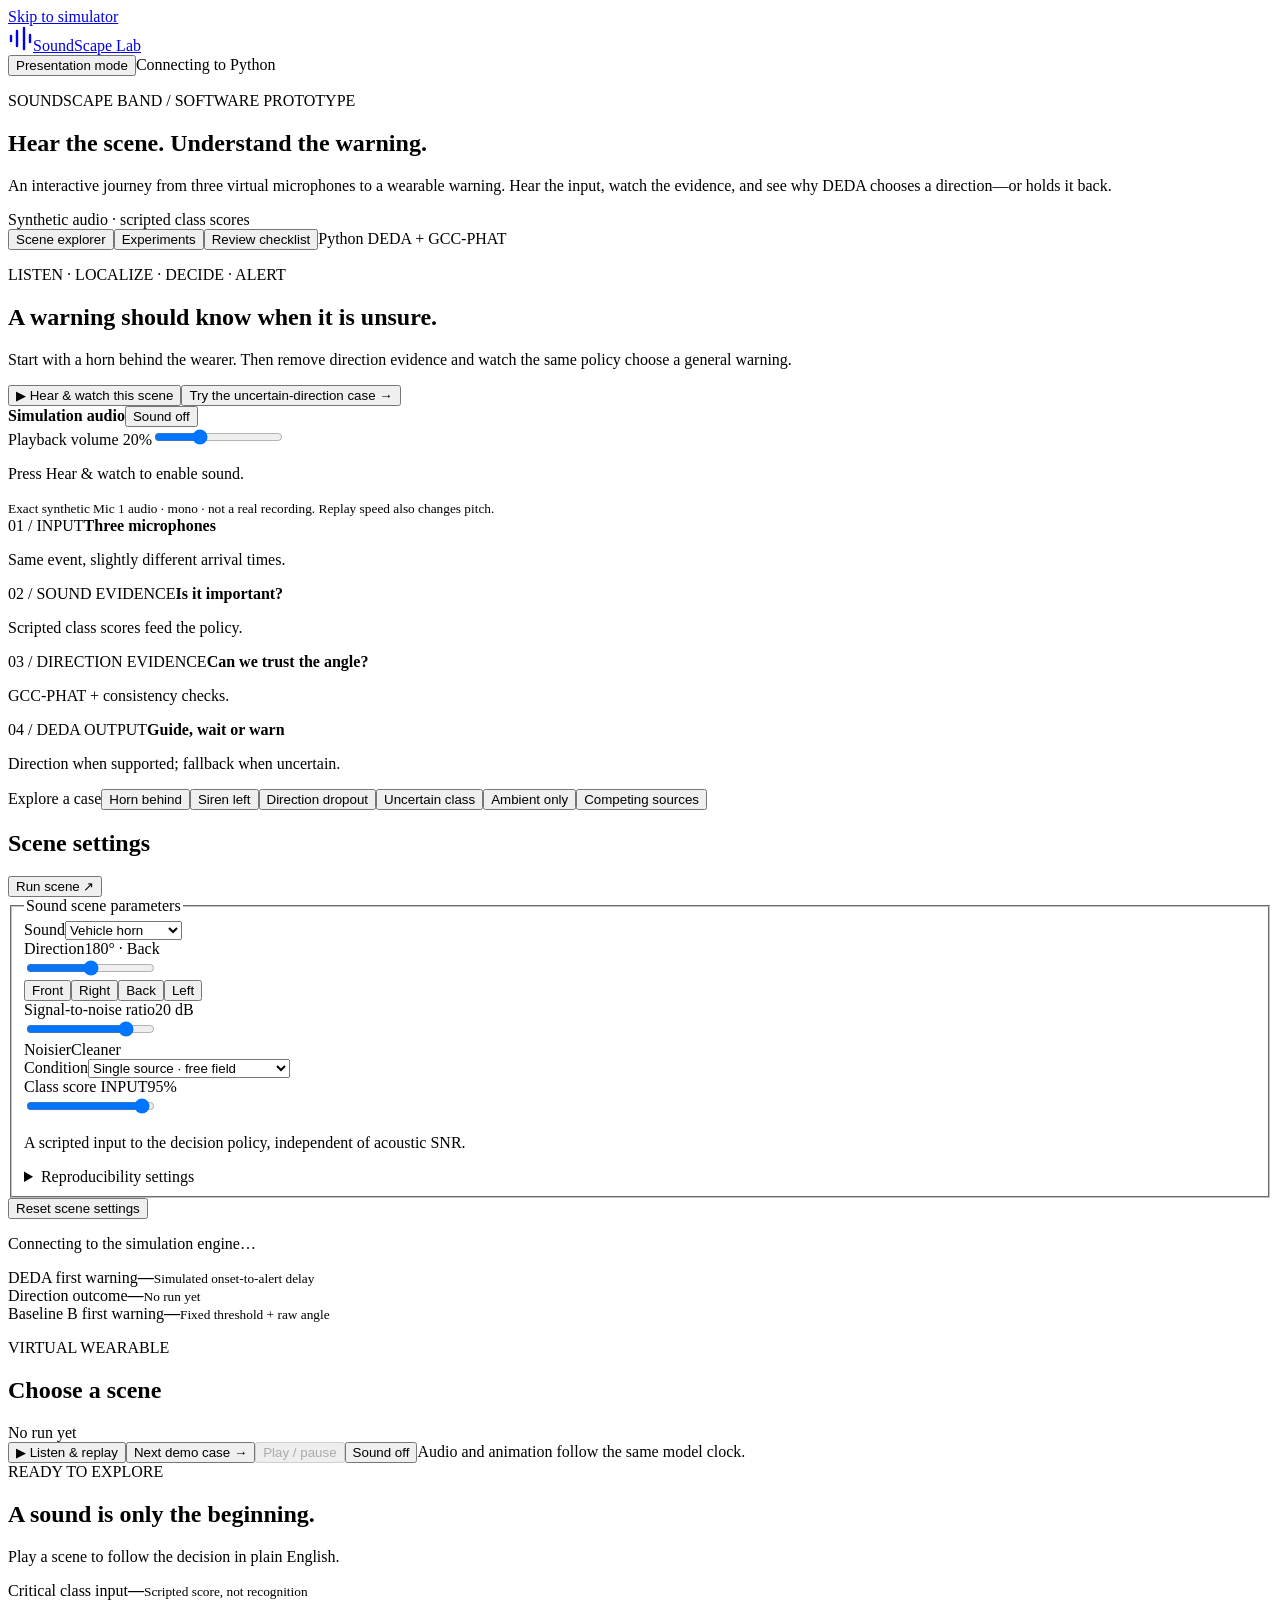
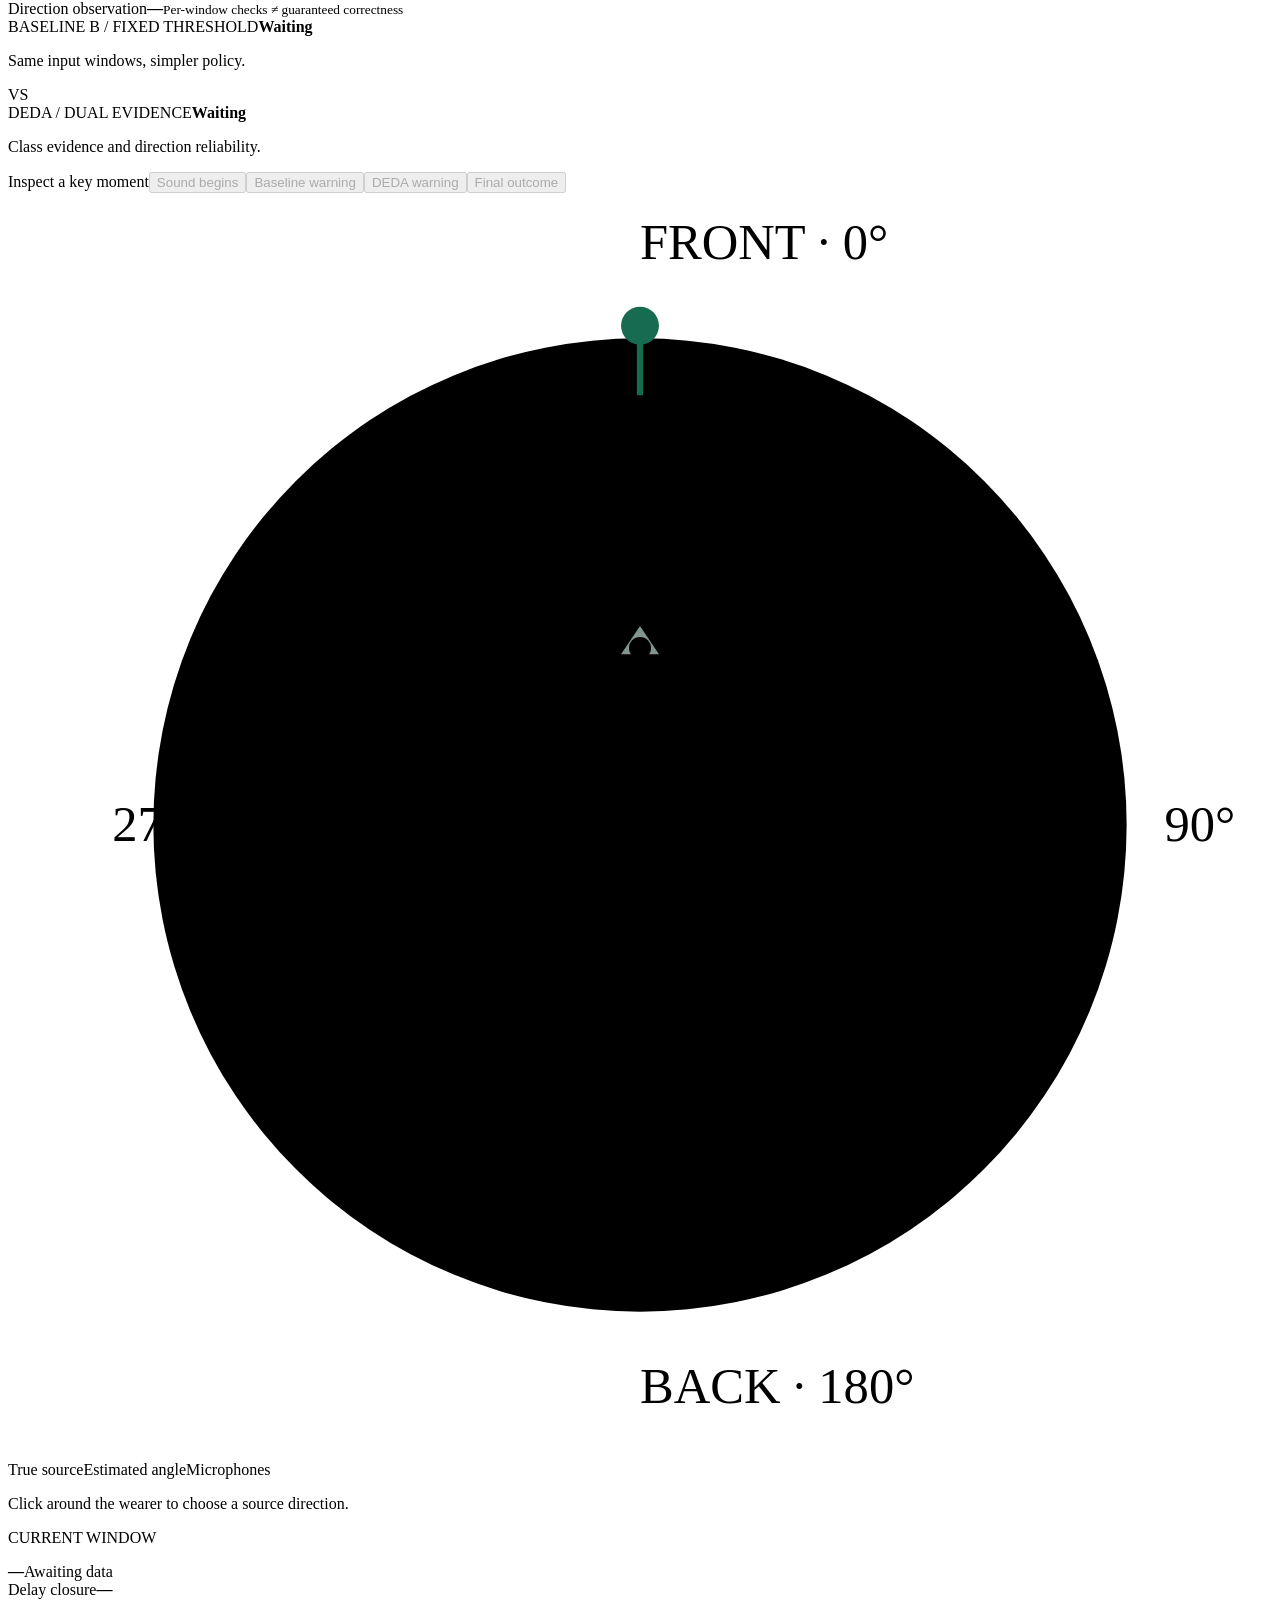
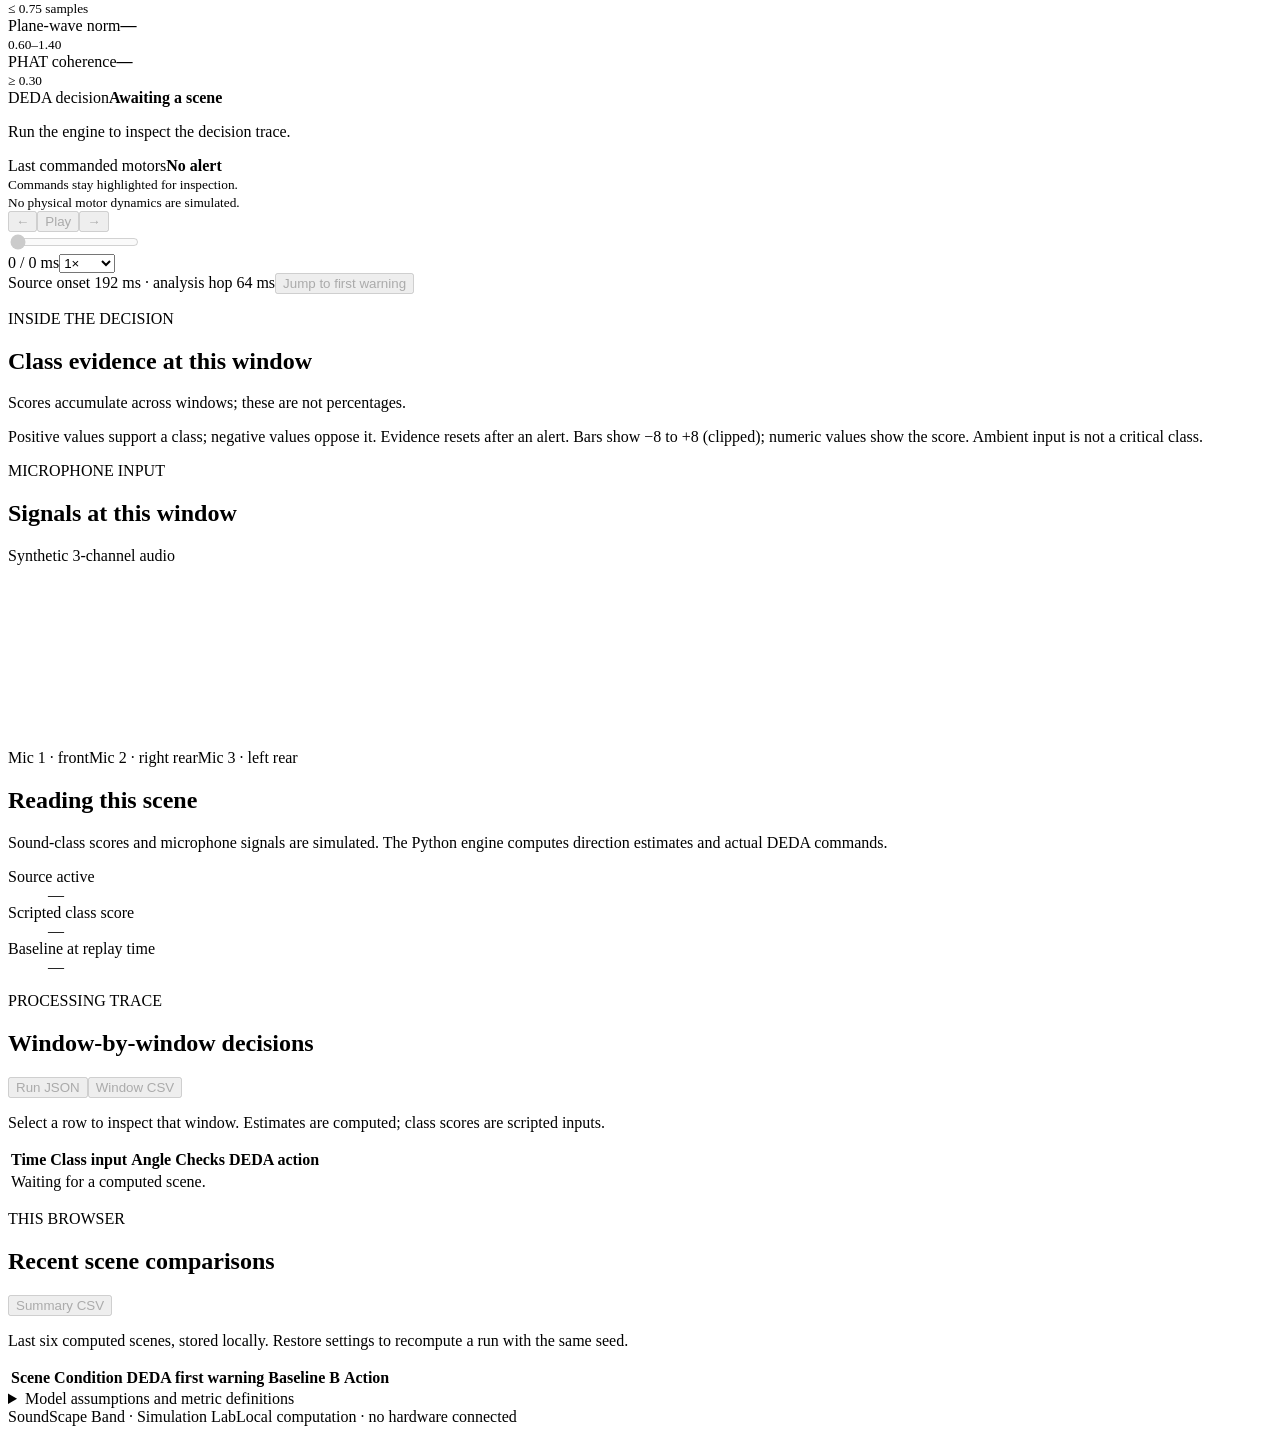
==== commit 298974e7: "Bring the final SoundScape demos and submission together" ====
--- a/simulator/index.html
+++ b/simulator/index.html
@@ -9,11 +9,17 @@
 </head>
 <body>
   <a class="skip-link" href="#main">Skip to simulator</a>
-  <header class="topbar"><a class="brand" href="/" aria-label="SoundScape Lab home"><svg width="25" height="25" viewBox="0 0 25 25" aria-hidden="true"><path d="M3 10v5m6-10v15m7-18v21m6-14v7" stroke="currentColor" stroke-width="2.4" stroke-linecap="round"/></svg>SoundScape <span>Lab</span></a><div class="engine"><span id="connection" role="status">Connecting to Python</span><button id="reconnect" class="text-button" hidden>Reconnect</button></div></header>
+  <header class="topbar"><a class="brand" href="/" aria-label="SoundScape Lab home"><svg width="25" height="25" viewBox="0 0 25 25" aria-hidden="true"><path d="M3 10v5m6-10v15m7-18v21m6-14v7" stroke="currentColor" stroke-width="2.4" stroke-linecap="round"/></svg>SoundScape <span>Lab</span></a><div class="engine"><button id="presentation-toggle" aria-pressed="false">Presentation mode</button><span id="connection" role="status">Connecting to Python</span><button id="reconnect" class="text-button" hidden>Reconnect</button></div></header>
   <main id="main">
-    <section class="intro"><div><p class="eyebrow">SOUNDSCAPE BAND / SOFTWARE PROTOTYPE</p><h1>Directional haptic simulation</h1><p>Explore how a sound becomes a warning, and how uncertainty changes the direction cue.</p></div><span class="scope-tag">Synthetic audio · scripted class scores</span></section>
+    <section class="intro"><div><p class="eyebrow">SOUNDSCAPE BAND / SOFTWARE PROTOTYPE</p><h1>Hear the scene. Understand the warning.</h1><p>An interactive journey from three virtual microphones to a wearable warning. Hear the input, watch the evidence, and see why DEDA chooses a direction—or holds it back.</p></div><span class="scope-tag">Synthetic audio · scripted class scores</span></section>
     <nav class="tabs" role="tablist" aria-label="Simulation workspace"><button id="demo-tab" role="tab" aria-selected="true" aria-controls="demo-view" class="tab active">Scene explorer</button><button id="experiment-tab" role="tab" aria-selected="false" aria-controls="experiment-view" tabindex="-1" class="tab">Experiments</button><button id="review-tab" role="tab" aria-selected="false" aria-controls="review-view" tabindex="-1" class="tab">Review checklist</button><span>Python DEDA + GCC-PHAT</span></nav>
     <section id="demo-view" role="tabpanel" aria-labelledby="demo-tab">
+      <section class="experience panel" aria-label="Guided sound demonstration">
+        <div class="experience-copy"><p class="eyebrow">LISTEN · LOCALIZE · DECIDE · ALERT</p><h2>A warning should know when it is unsure.</h2><p>Start with a horn behind the wearer. Then remove direction evidence and watch the same policy choose a general warning.</p><div class="experience-actions"><button id="guided-start" class="primary">▶ Hear &amp; watch this scene</button><button id="guided-fallback">Try the uncertain-direction case →</button></div></div>
+        <div class="audio-console"><div class="audio-top"><span class="live-dot"></span><strong>Simulation audio</strong><button id="audio-toggle" aria-pressed="false">Sound off</button></div><label for="volume">Playback volume <output id="volume-value">20%</output></label><input id="volume" type="range" min="0" max="60" value="20"><p id="audio-status" role="status">Press Hear &amp; watch to enable sound.</p><small>Exact synthetic Mic 1 audio · mono · not a real recording. Replay speed also changes pitch.</small></div>
+      </section>
+      <section class="journey" aria-label="Processing stages"><article data-stage="input"><span>01 / INPUT</span><strong>Three microphones</strong><p>Same event, slightly different arrival times.</p></article><article data-stage="class"><span>02 / SOUND EVIDENCE</span><strong>Is it important?</strong><p>Scripted class scores feed the policy.</p></article><article data-stage="direction"><span>03 / DIRECTION EVIDENCE</span><strong>Can we trust the angle?</strong><p>GCC-PHAT + consistency checks.</p></article><article data-stage="alert"><span>04 / DEDA OUTPUT</span><strong>Guide, wait or warn</strong><p>Direction when supported; fallback when uncertain.</p></article></section>
+
       <div class="presets" aria-label="Scene presets"><span>Explore a case</span><button data-preset="horn">Horn behind</button><button data-preset="siren">Siren left</button><button data-preset="dropout">Direction dropout</button><button data-preset="weak">Uncertain class</button><button data-preset="ambient">Ambient only</button><button data-preset="interference">Competing sources</button></div>
       <div class="workspace">
         <form id="scene-form" class="panel controls"><div class="section-heading"><h2>Scene settings</h2><button id="run" class="primary" type="submit">Run scene <span aria-hidden="true">↗</span></button></div>
@@ -30,8 +36,12 @@
         <div class="scene-output">
           <div class="metrics" aria-label="First alert outcomes"><article><span>DEDA first warning</span><strong id="latency">—</strong><small id="latency-note">Simulated onset-to-alert delay</small></article><article><span>Direction outcome</span><strong id="correct">—</strong><small id="class-summary">No run yet</small></article><article><span>Baseline B first warning</span><strong id="baseline-latency">—</strong><small id="baseline-summary">Fixed threshold + raw angle</small></article></div>
           <section class="panel stage"><div class="section-heading"><div><p class="eyebrow">VIRTUAL WEARABLE</p><h2 id="scene-title">Choose a scene</h2></div><span id="alert-badge" class="badge">No run yet</span></div><p id="stale" class="stale" hidden>Settings changed. Run the scene to update these computed results.</p>
+            <div class="stage-actions"><button id="listen-stage">▶ Listen &amp; replay</button><button id="next-demo">Next demo case →</button><button id="stage-pause" disabled>Play / pause</button><button id="stage-mute" aria-pressed="false">Sound off</button><span>Audio and animation follow the same model clock.</span></div>
+      <section class="live-story" aria-label="Explanation at replay time"><div><span class="eyebrow" id="story-step">READY TO EXPLORE</span><h2 id="story-title">A sound is only the beginning.</h2><p id="story-body">Play a scene to follow the decision in plain English.</p></div><div class="evidence-pair"><div><span>Critical class input</span><strong id="story-class">—</strong><small>Scripted score, not recognition</small></div><div><span>Direction observation</span><strong id="story-direction">—</strong><small>Per-window checks ≠ guaranteed correctness</small></div></div></section>
+            <div class="policy-duel" aria-label="Policy comparison at replay time"><article><span>BASELINE B / FIXED THRESHOLD</span><strong id="duel-baseline">Waiting</strong><p id="duel-baseline-note">Same input windows, simpler policy.</p></article><div class="duel-divider">VS</div><article><span>DEDA / DUAL EVIDENCE</span><strong id="duel-deda">Waiting</strong><p id="duel-deda-note">Class evidence and direction reliability.</p></article></div>
+            <div class="event-jumps" aria-label="Jump to a model event"><span>Inspect a key moment</span><button id="jump-onset" disabled>Sound begins</button><button id="jump-baseline" disabled>Baseline warning</button><button id="jump-deda" disabled>DEDA warning</button><button id="jump-end" disabled>Final outcome</button></div>
             <div class="stage-grid"><div class="wearer"><svg id="compass" viewBox="0 0 400 400" role="img" aria-label="Top-down view of the virtual wearer. Click the circle to choose a source angle, or use the direction slider.">
-              <circle class="grid-ring" cx="200" cy="200" r="154"/><circle class="grid-ring inner" cx="200" cy="200" r="112"/><path class="grid-line" d="M46 200H354M200 46V354"/>
+              <g id="sound-ripples" aria-hidden="true"><circle cx="200" cy="200" r="125"/><circle cx="200" cy="200" r="145"/></g><circle class="grid-ring" cx="200" cy="200" r="154"/><circle class="grid-ring inner" cx="200" cy="200" r="112"/><path class="grid-line" d="M46 200H354M200 46V354"/>
               <path class="body-shape" d="M152 250Q152 220 174 216H226Q248 220 248 250Z"/><ellipse class="head-shape" cx="200" cy="181" rx="30" ry="38"/><path d="M194 146L200 137L206 146" fill="#82958d"/>
               <path d="M200 144L249 228H151Z" class="mic-triangle"/><g class="mics"><circle cx="200" cy="144" r="3.5"/><circle cx="249" cy="228" r="3.5"/><circle cx="151" cy="228" r="3.5"/></g>
               <g id="true-direction"><path d="M200 64V44" stroke="#176b50" stroke-width="2"/><circle cx="200" cy="42" r="6" fill="#176b50"/></g>
@@ -46,10 +56,11 @@
               <div class="decision-box"><span>DEDA decision</span><strong id="decision">Awaiting a scene</strong><p id="reason">Run the engine to inspect the decision trace.</p></div>
             </aside></div>
             <div class="motor-line"><div><span>Last commanded motors</span><strong id="motor-readout">No alert</strong></div><small>Commands stay highlighted for inspection.<br>No physical motor dynamics are simulated.</small></div>
-            <div class="playback"><button id="previous" disabled aria-label="Previous analysis window">←</button><button id="play" disabled aria-label="Play replay">Play</button><button id="next" disabled aria-label="Next analysis window">→</button><div class="timeline-wrap"><div id="source-range" class="source-range"></div><input id="timeline" type="range" min="0" max="1" value="0" step="64" disabled aria-label="Replay time"></div><output id="time-value">0 / 0 ms</output><select id="speed" aria-label="Replay speed"><option value="0.5">0.5×</option><option value="1" selected>1×</option><option value="2">2×</option></select></div><div class="replay-caption"><span id="window-note">Source onset 192 ms · analysis hop 64 ms</span><button id="jump-alert" class="text-button" disabled>Jump to first warning</button></div>
+            <div class="playback"><button id="previous" disabled aria-label="Previous analysis window">←</button><button id="play" disabled aria-label="Play replay">Play</button><button id="next" disabled aria-label="Next analysis window">→</button><div class="timeline-wrap"><div id="source-range" class="source-range"></div><input id="timeline" type="range" min="0" max="1" value="0" step="64" disabled aria-label="Replay time"></div><output id="time-value">0 / 0 ms</output><select id="speed" aria-label="Replay speed"><option value="0.25">0.25×</option><option value="0.5">0.5×</option><option value="1" selected>1×</option><option value="2">2×</option></select></div><div class="replay-caption"><span id="window-note">Source onset 192 ms · analysis hop 64 ms</span><button id="jump-alert" class="text-button" disabled>Jump to first warning</button></div>
           </section>
         </div>
       </div>
+      <section class="panel evidence-panel"><div class="section-heading"><div><p class="eyebrow">INSIDE THE DECISION</p><h2>Class evidence at this window</h2></div><span class="muted">Scores accumulate across windows; these are not percentages.</span></div><div id="class-evidence-bars" class="class-evidence-bars"></div><p class="help">Positive values support a class; negative values oppose it. Evidence resets after an alert. Bars show −8 to +8 (clipped); numeric values show the score. Ambient input is not a critical class.</p></section>
       <div class="trace-grid"><section class="panel signals"><div class="section-heading"><div><p class="eyebrow">MICROPHONE INPUT</p><h2>Signals at this window</h2></div><span id="signal-note" class="muted">Synthetic 3-channel audio</span></div><canvas id="waveforms" width="1200" height="180" aria-label="Three synthetic microphone waveforms"></canvas><div class="signal-footer"><span>Mic 1 · front</span><span>Mic 2 · right rear</span><span>Mic 3 · left rear</span></div></section><section class="panel signal-notes"><h2>Reading this scene</h2><p id="scene-explanation">Sound-class scores and microphone signals are simulated. The Python engine computes direction estimates and actual DEDA commands.</p><dl><div><dt>Source active</dt><dd id="source-active">—</dd></div><div><dt>Scripted class score</dt><dd id="current-class">—</dd></div><div><dt>Baseline at replay time</dt><dd id="baseline-decision">—</dd></div></dl></section></div>
       <section class="panel log-panel"><div class="section-heading"><div><p class="eyebrow">PROCESSING TRACE</p><h2>Window-by-window decisions</h2></div><div class="export-row"><button id="export-json" disabled>Run JSON</button><button id="export-csv" disabled>Window CSV</button></div></div><p class="help">Select a row to inspect that window. Estimates are computed; class scores are scripted inputs.</p><div class="table-scroll"><table><thead><tr><th>Time</th><th>Class input</th><th>Angle</th><th>Checks</th><th>DEDA action</th></tr></thead><tbody id="log"><tr><td colspan="5" class="empty">Waiting for a computed scene.</td></tr></tbody></table></div></section>
       <section class="panel history-panel"><div class="section-heading"><div><p class="eyebrow">THIS BROWSER</p><h2>Recent scene comparisons</h2></div><button id="history-csv" disabled>Summary CSV</button></div><p class="help">Last six computed scenes, stored locally. Restore settings to recompute a run with the same seed.</p><div class="table-scroll"><table><thead><tr><th>Scene</th><th>Condition</th><th>DEDA first warning</th><th>Baseline B</th><th>Action</th></tr></thead><tbody id="history"></tbody></table></div></section>
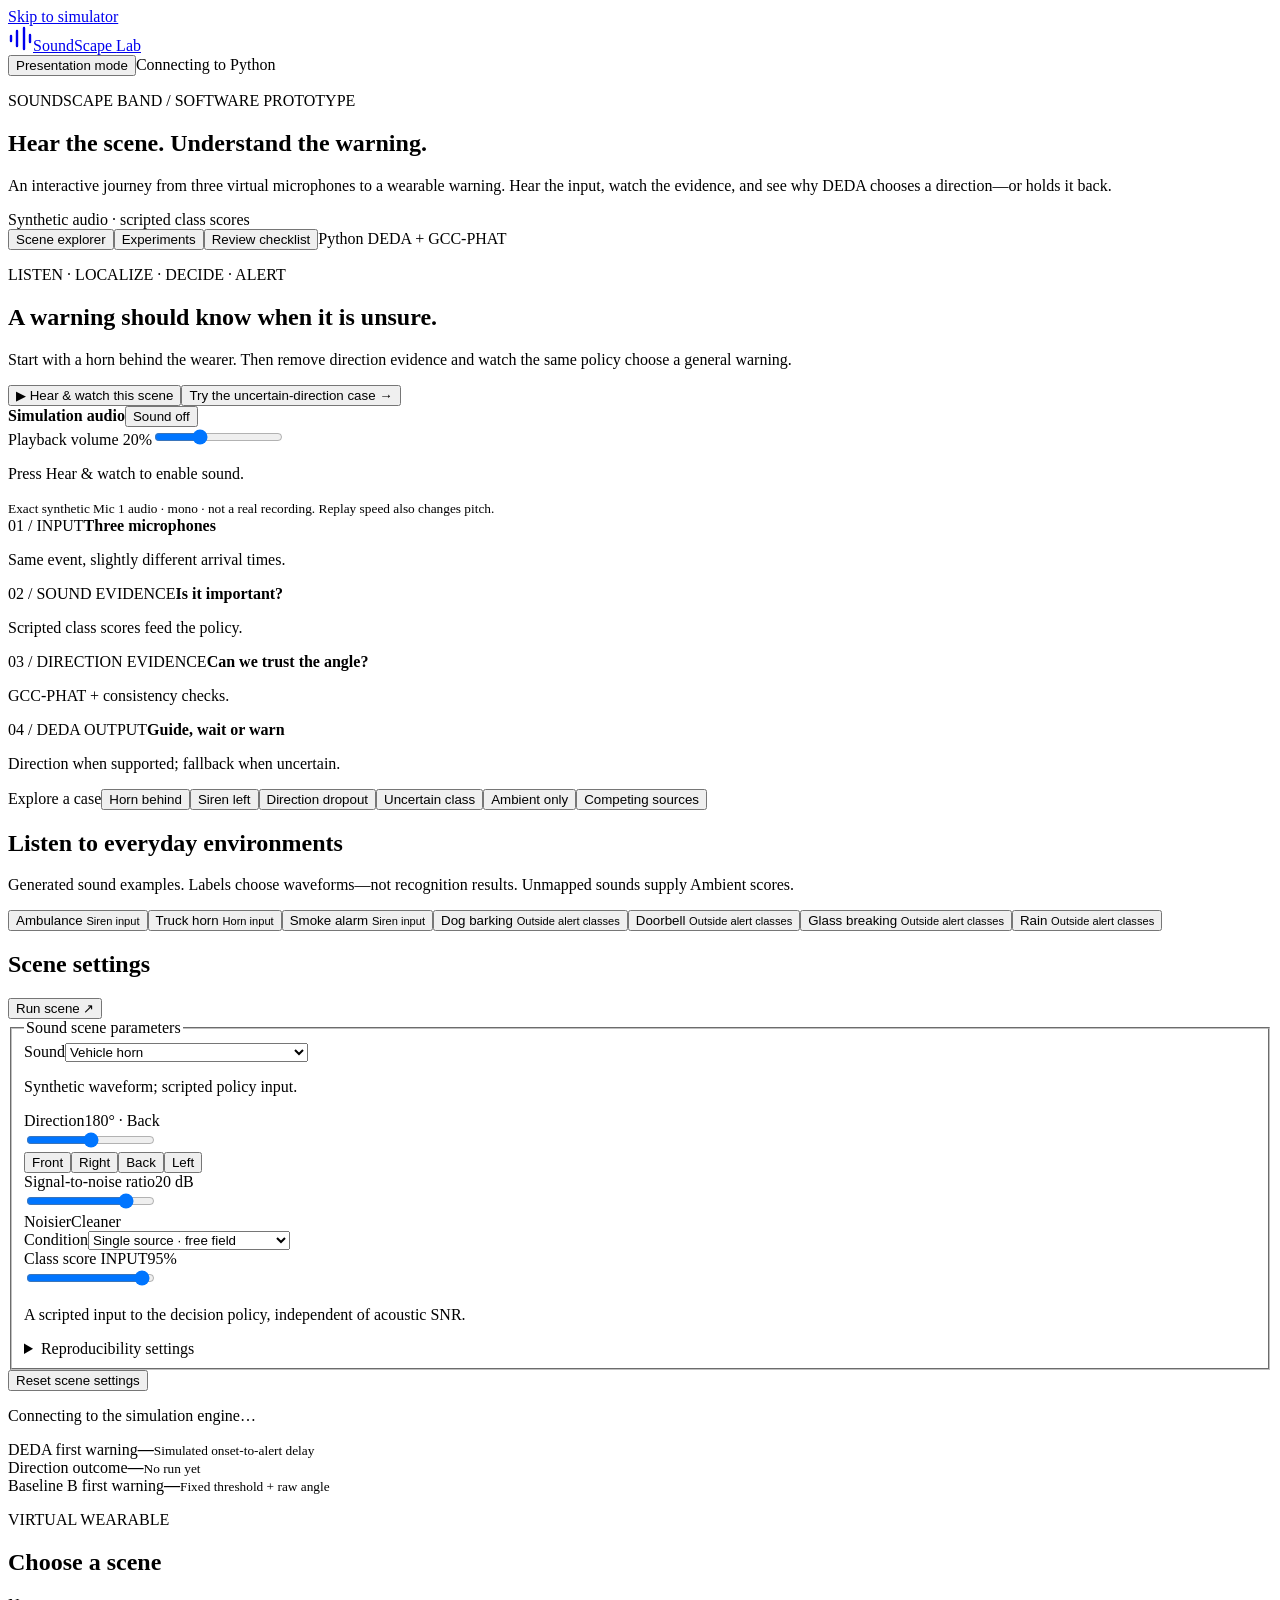
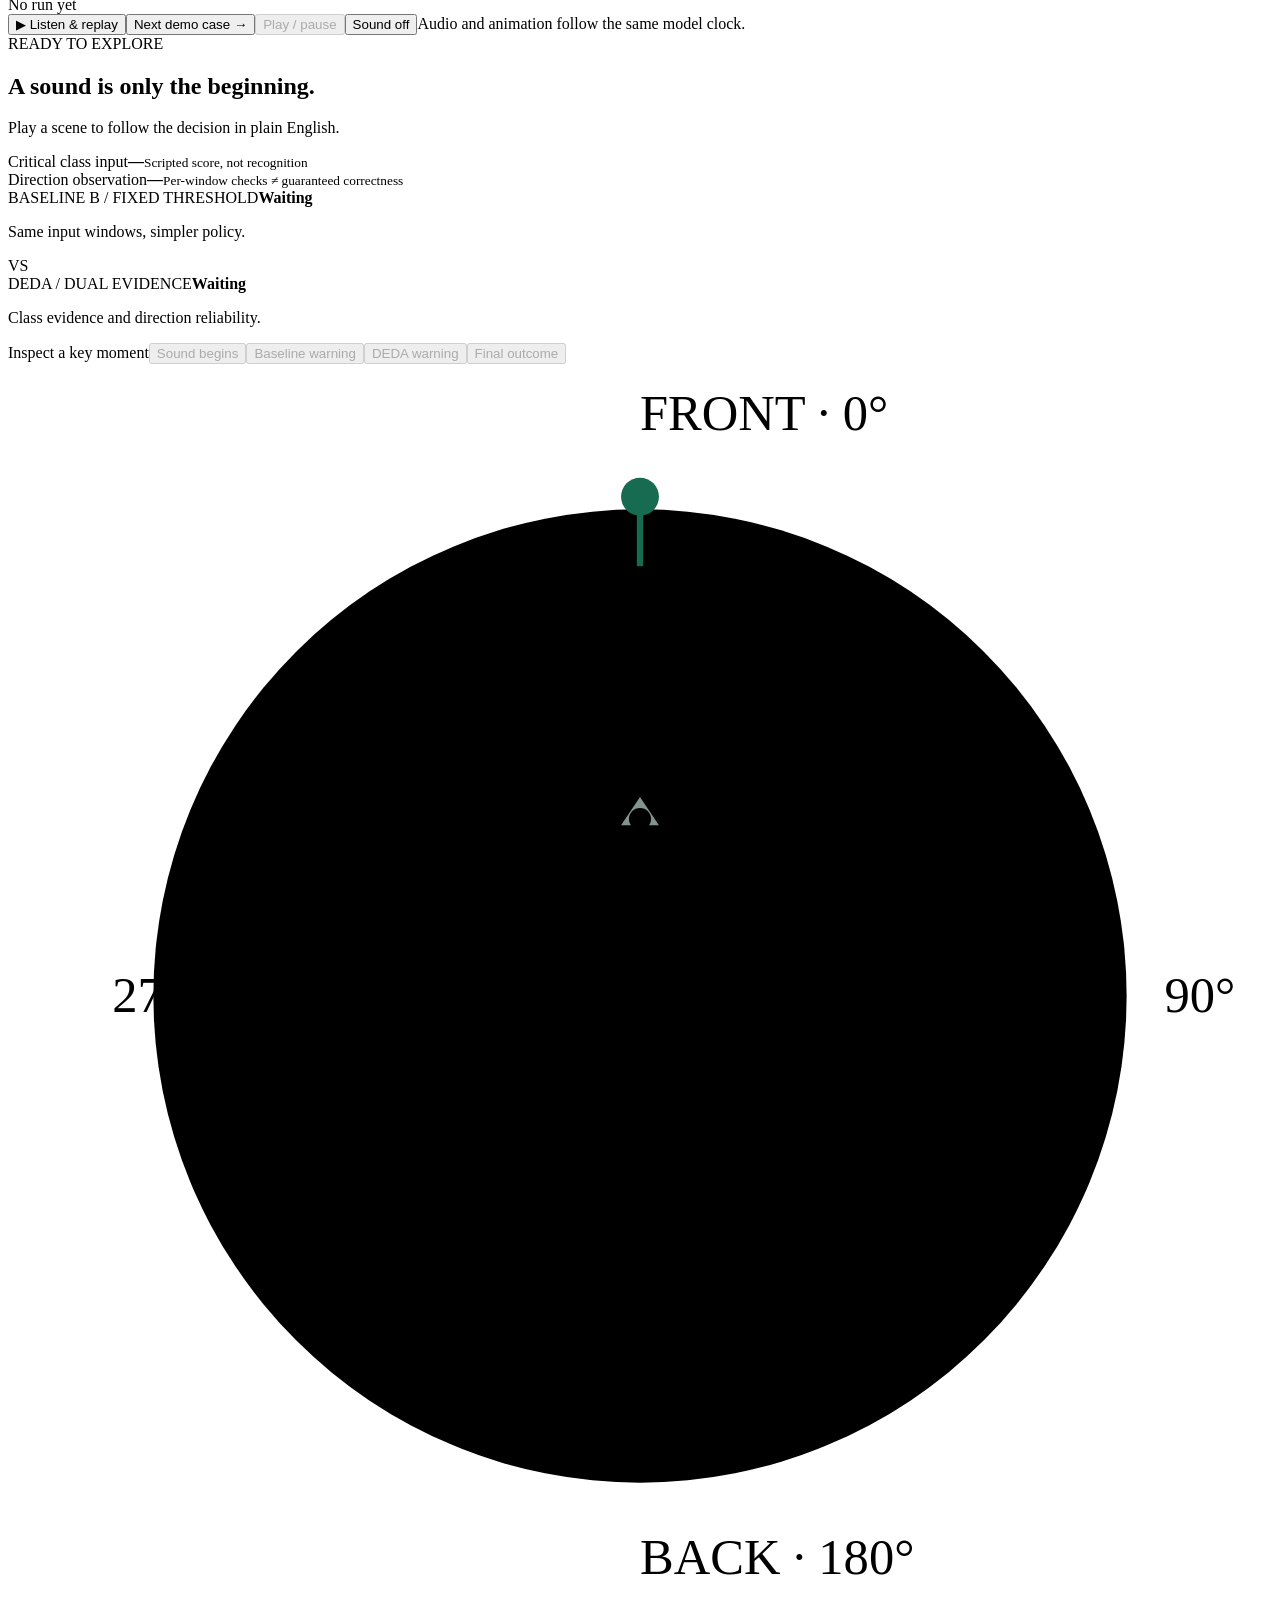
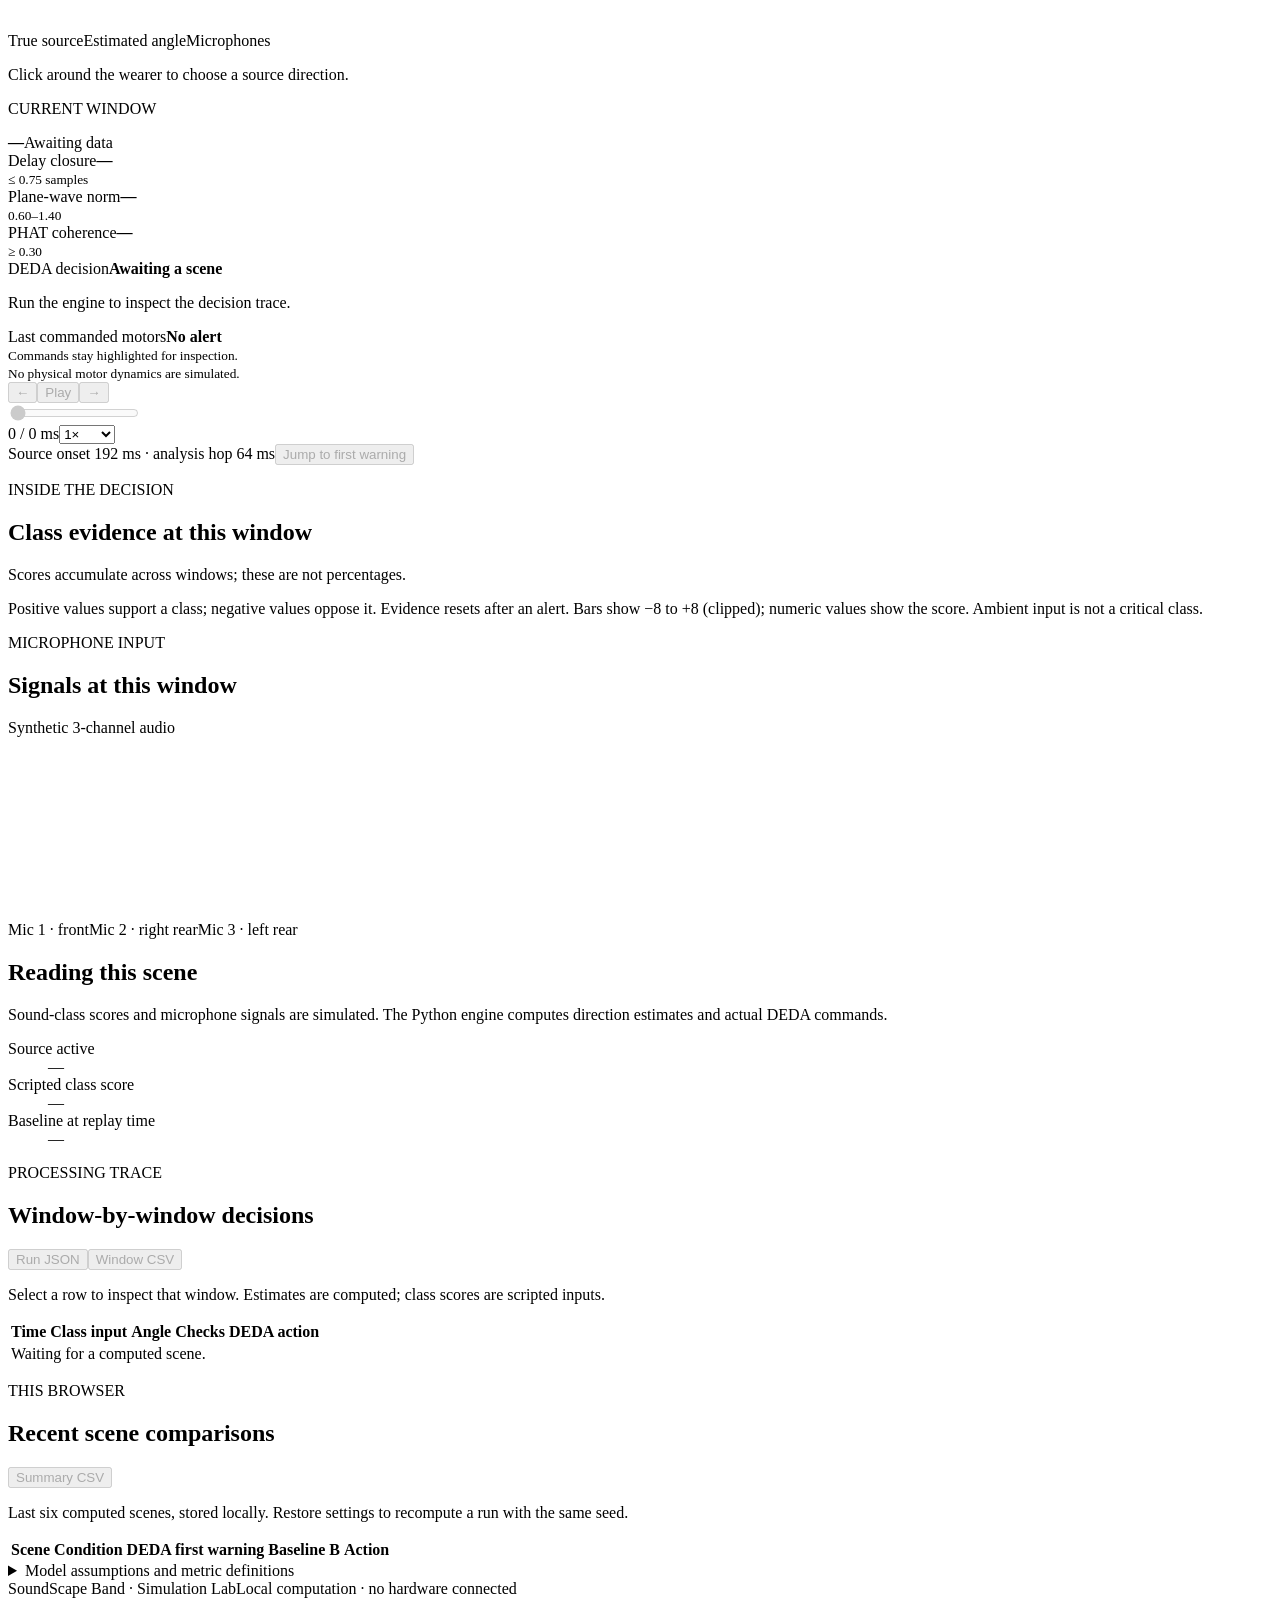
==== commit e4ef8051: "Add everyday sounds and make their alert-class limits clear" ====
--- a/simulator/index.html
+++ b/simulator/index.html
@@ -21,10 +21,11 @@
       <section class="journey" aria-label="Processing stages"><article data-stage="input"><span>01 / INPUT</span><strong>Three microphones</strong><p>Same event, slightly different arrival times.</p></article><article data-stage="class"><span>02 / SOUND EVIDENCE</span><strong>Is it important?</strong><p>Scripted class scores feed the policy.</p></article><article data-stage="direction"><span>03 / DIRECTION EVIDENCE</span><strong>Can we trust the angle?</strong><p>GCC-PHAT + consistency checks.</p></article><article data-stage="alert"><span>04 / DEDA OUTPUT</span><strong>Guide, wait or warn</strong><p>Direction when supported; fallback when uncertain.</p></article></section>
 
       <div class="presets" aria-label="Scene presets"><span>Explore a case</span><button data-preset="horn">Horn behind</button><button data-preset="siren">Siren left</button><button data-preset="dropout">Direction dropout</button><button data-preset="weak">Uncertain class</button><button data-preset="ambient">Ambient only</button><button data-preset="interference">Competing sources</button></div>
+      <section class="sound-library" aria-label="Common environment sound examples"><div><h2>Listen to everyday environments</h2><p>Generated sound examples. Labels choose waveforms—not recognition results. Unmapped sounds supply Ambient scores.</p></div><div class="sound-library-buttons"><button data-sound="ambulance">Ambulance <small>Siren input</small></button><button data-sound="truck_horn">Truck horn <small>Horn input</small></button><button data-sound="smoke_alarm">Smoke alarm <small>Siren input</small></button><button data-sound="dog_bark">Dog barking <small>Outside alert classes</small></button><button data-sound="doorbell">Doorbell <small>Outside alert classes</small></button><button data-sound="glass_break">Glass breaking <small>Outside alert classes</small></button><button data-sound="rain">Rain <small>Outside alert classes</small></button></div></section>
       <div class="workspace">
         <form id="scene-form" class="panel controls"><div class="section-heading"><h2>Scene settings</h2><button id="run" class="primary" type="submit">Run scene <span aria-hidden="true">↗</span></button></div>
           <fieldset id="scene-fields"><legend class="sr-only">Sound scene parameters</legend>
-            <label for="sound">Sound</label><select id="sound"><option value="horn">Vehicle horn</option><option value="siren">Siren</option><option value="shout">Shout-like noise</option><option value="beep">Reversing beep</option><option value="ambient">Ambient noise</option></select>
+            <label for="sound">Sound</label><select id="sound"><option value="horn">Vehicle horn</option><option value="siren">Siren</option><option value="shout">Shout-like noise</option><option value="beep">Reversing beep</option><option value="ambulance">Ambulance siren</option><option value="truck_horn">Truck air horn</option><option value="smoke_alarm">Smoke alarm</option><option value="dog_bark">Dog barking · outside alert classes</option><option value="doorbell">Doorbell · outside alert classes</option><option value="glass_break">Glass breaking · outside alert classes</option><option value="rain">Rain · outside alert classes</option><option value="ambient">Ambient noise</option></select><p id="sound-policy" class="help">Synthetic waveform; scripted policy input.</p>
             <div class="label-line"><label for="angle">Direction</label><output id="angle-value" for="angle">180° · Back</output></div><input id="angle" type="range" min="0" max="359" value="180"><div class="cardinals"><button type="button" data-angle="0">Front</button><button type="button" data-angle="90">Right</button><button type="button" data-angle="180">Back</button><button type="button" data-angle="270">Left</button></div>
             <div class="label-line"><label for="snr">Signal-to-noise ratio</label><output id="snr-value" for="snr">20 dB</output></div><input id="snr" type="range" min="-25" max="30" value="20"><div class="range-ends"><span>Noisier</span><span>Cleaner</span></div>
             <label for="condition">Condition</label><select id="condition"><option value="clean">Single source · free field</option><option value="interference">Two simultaneous sources</option><option value="reflection">One reflection surrogate</option><option value="clock_fault">Mic 3 timing fault · +3 samples</option><option value="dropout">Injected direction dropout</option></select>
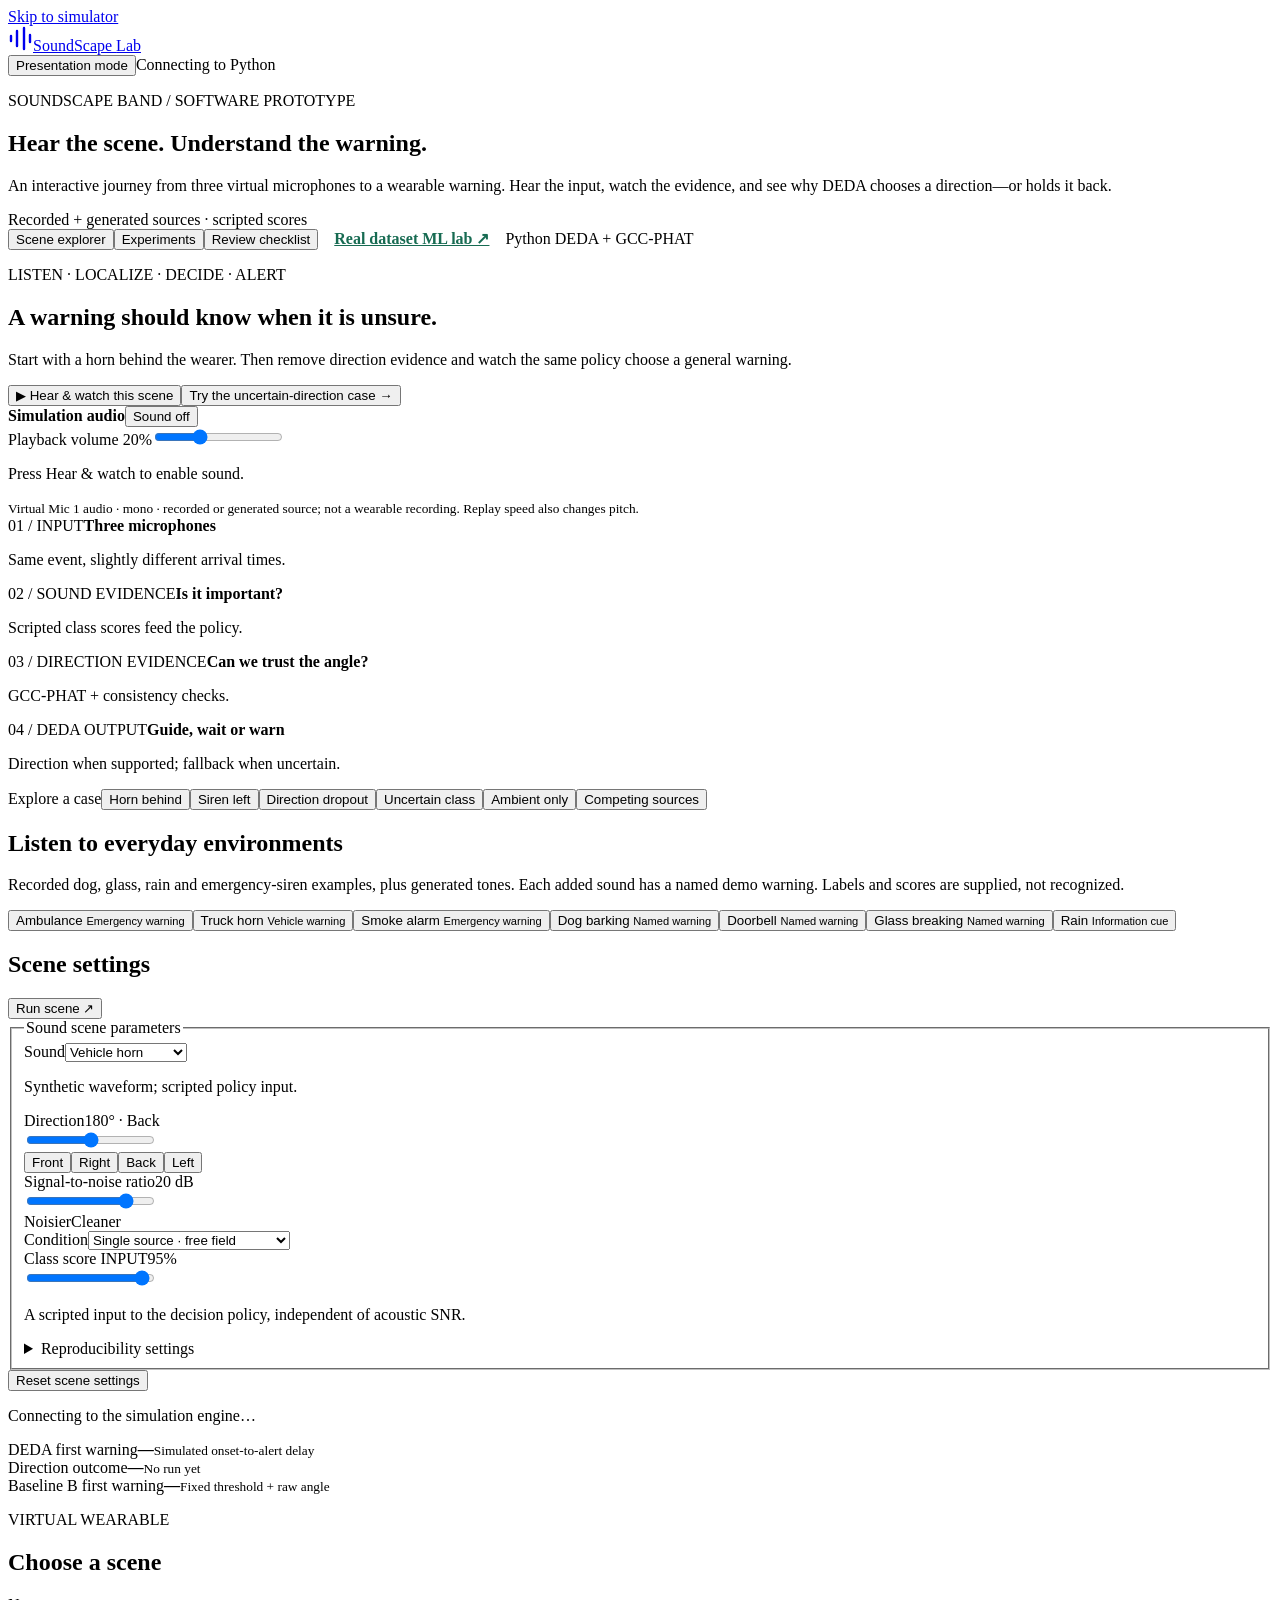
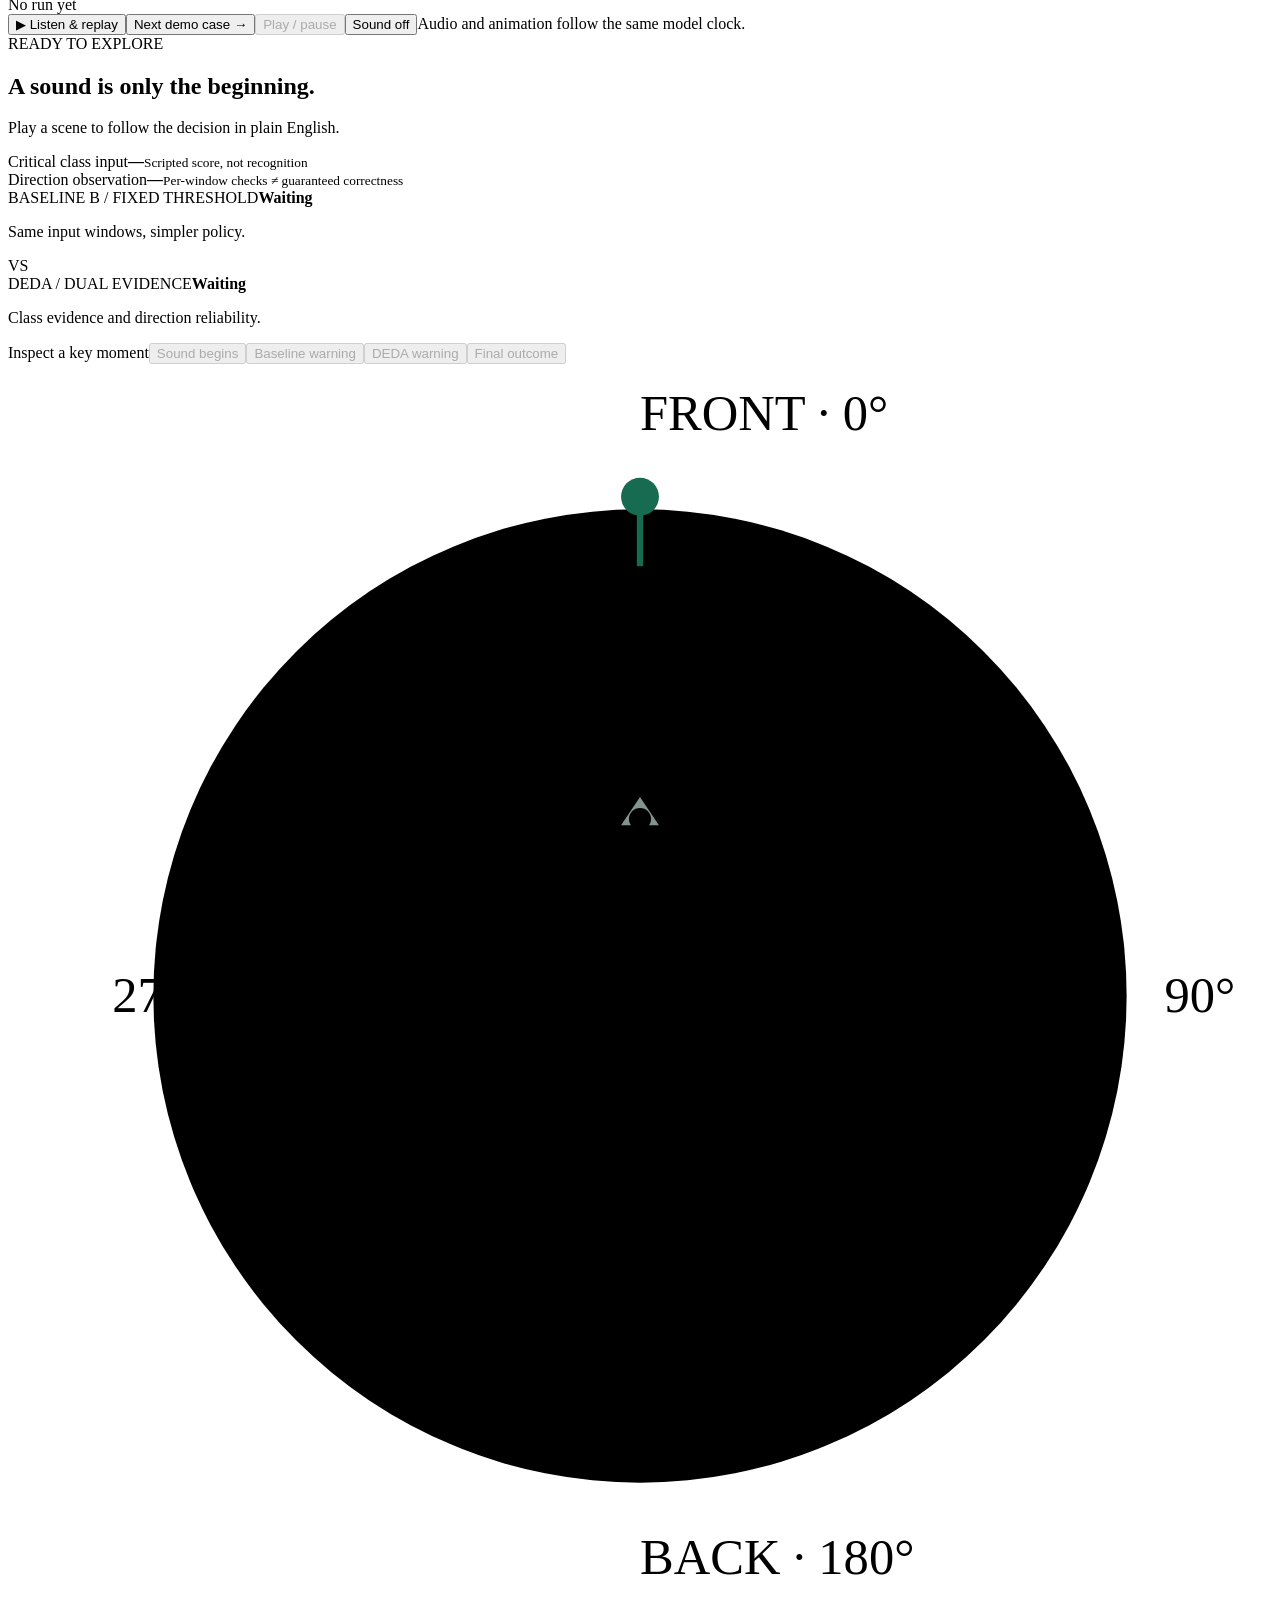
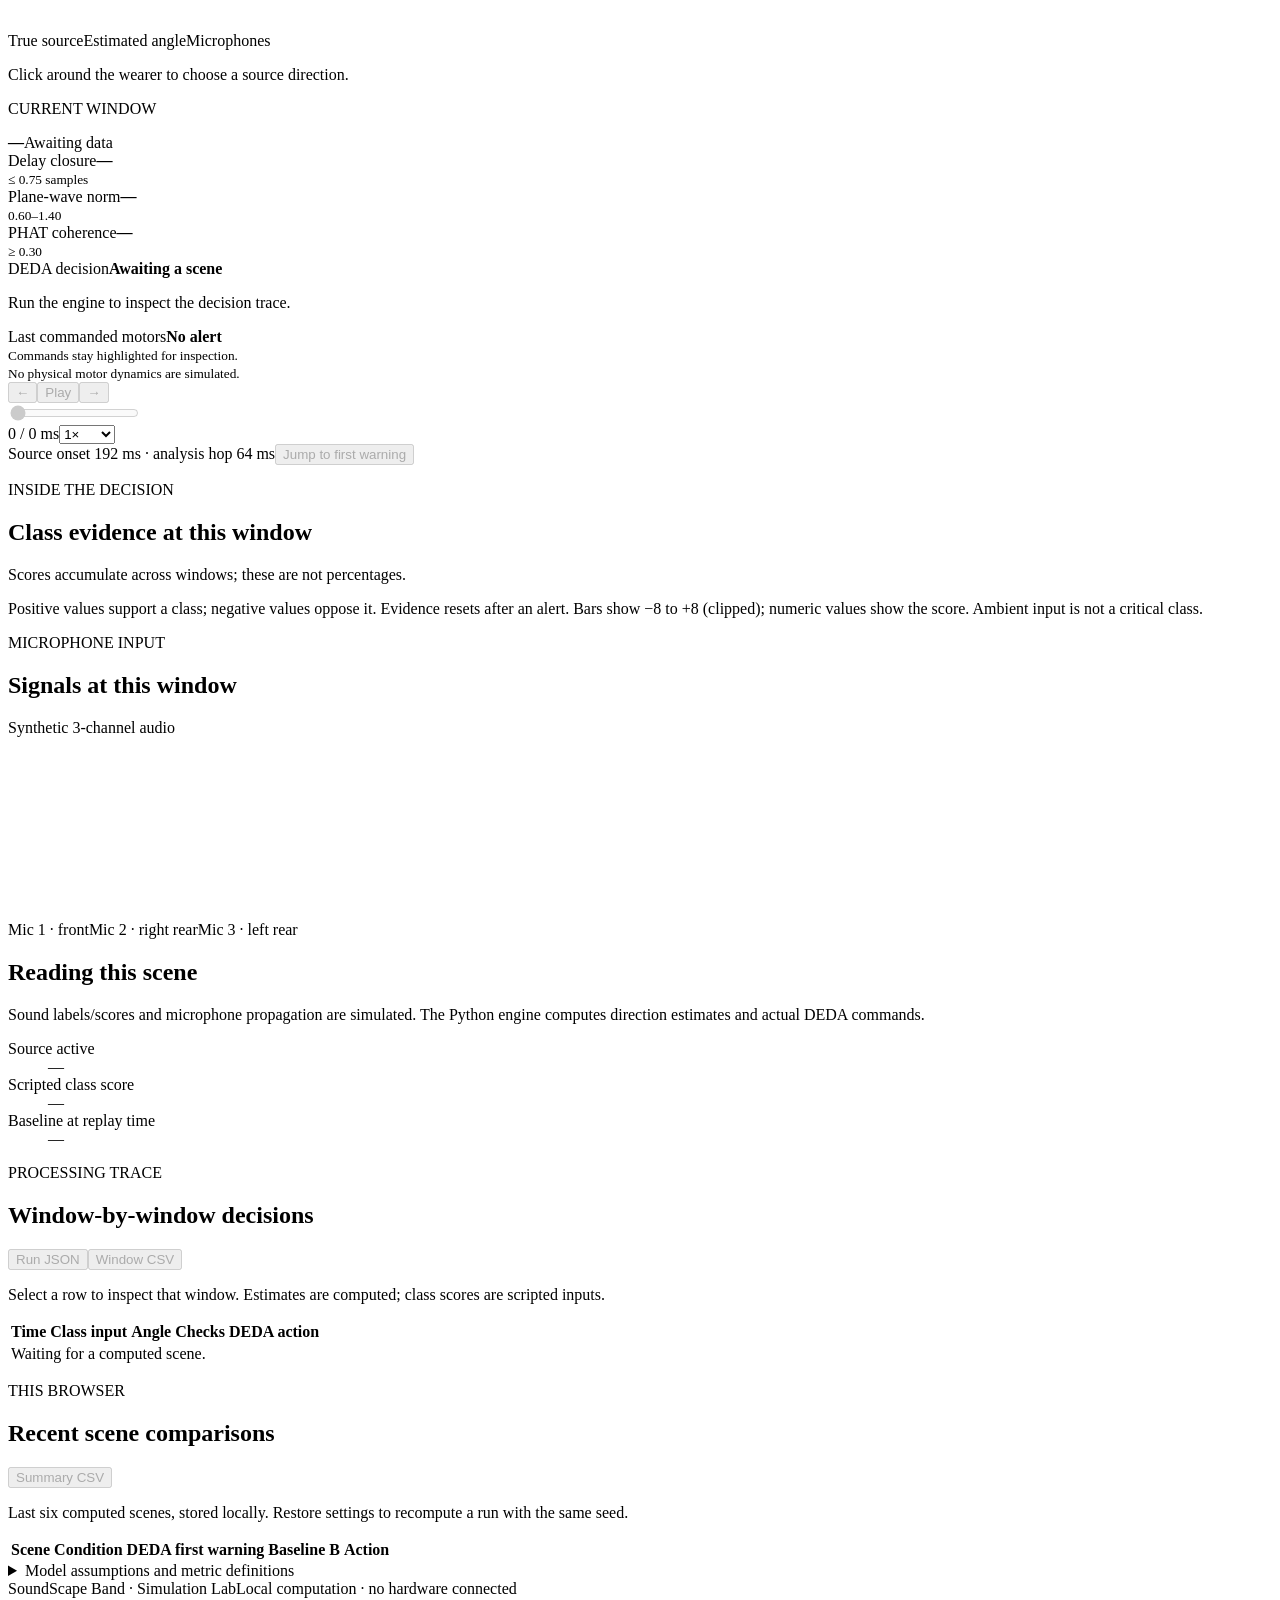
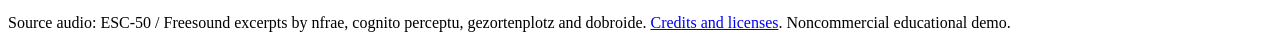
==== commit 2da4b9e1: "Train SoundScape on real audio and add a dataset lab" ====
--- a/simulator/index.html
+++ b/simulator/index.html
@@ -11,21 +11,21 @@
   <a class="skip-link" href="#main">Skip to simulator</a>
   <header class="topbar"><a class="brand" href="/" aria-label="SoundScape Lab home"><svg width="25" height="25" viewBox="0 0 25 25" aria-hidden="true"><path d="M3 10v5m6-10v15m7-18v21m6-14v7" stroke="currentColor" stroke-width="2.4" stroke-linecap="round"/></svg>SoundScape <span>Lab</span></a><div class="engine"><button id="presentation-toggle" aria-pressed="false">Presentation mode</button><span id="connection" role="status">Connecting to Python</span><button id="reconnect" class="text-button" hidden>Reconnect</button></div></header>
   <main id="main">
-    <section class="intro"><div><p class="eyebrow">SOUNDSCAPE BAND / SOFTWARE PROTOTYPE</p><h1>Hear the scene. Understand the warning.</h1><p>An interactive journey from three virtual microphones to a wearable warning. Hear the input, watch the evidence, and see why DEDA chooses a direction—or holds it back.</p></div><span class="scope-tag">Synthetic audio · scripted class scores</span></section>
-    <nav class="tabs" role="tablist" aria-label="Simulation workspace"><button id="demo-tab" role="tab" aria-selected="true" aria-controls="demo-view" class="tab active">Scene explorer</button><button id="experiment-tab" role="tab" aria-selected="false" aria-controls="experiment-view" tabindex="-1" class="tab">Experiments</button><button id="review-tab" role="tab" aria-selected="false" aria-controls="review-view" tabindex="-1" class="tab">Review checklist</button><span>Python DEDA + GCC-PHAT</span></nav>
+    <section class="intro"><div><p class="eyebrow">SOUNDSCAPE BAND / SOFTWARE PROTOTYPE</p><h1>Hear the scene. Understand the warning.</h1><p>An interactive journey from three virtual microphones to a wearable warning. Hear the input, watch the evidence, and see why DEDA chooses a direction—or holds it back.</p></div><span class="scope-tag">Recorded + generated sources · scripted scores</span></section>
+    <nav class="tabs" role="tablist" aria-label="Simulation workspace"><button id="demo-tab" role="tab" aria-selected="true" aria-controls="demo-view" class="tab active">Scene explorer</button><button id="experiment-tab" role="tab" aria-selected="false" aria-controls="experiment-view" tabindex="-1" class="tab">Experiments</button><button id="review-tab" role="tab" aria-selected="false" aria-controls="review-view" tabindex="-1" class="tab">Review checklist</button><a href="/ml" style="padding:10px 16px;color:#176b52;font-weight:600">Real dataset ML lab &#8599;</a><span>Python DEDA + GCC-PHAT</span></nav>
     <section id="demo-view" role="tabpanel" aria-labelledby="demo-tab">
       <section class="experience panel" aria-label="Guided sound demonstration">
         <div class="experience-copy"><p class="eyebrow">LISTEN · LOCALIZE · DECIDE · ALERT</p><h2>A warning should know when it is unsure.</h2><p>Start with a horn behind the wearer. Then remove direction evidence and watch the same policy choose a general warning.</p><div class="experience-actions"><button id="guided-start" class="primary">▶ Hear &amp; watch this scene</button><button id="guided-fallback">Try the uncertain-direction case →</button></div></div>
-        <div class="audio-console"><div class="audio-top"><span class="live-dot"></span><strong>Simulation audio</strong><button id="audio-toggle" aria-pressed="false">Sound off</button></div><label for="volume">Playback volume <output id="volume-value">20%</output></label><input id="volume" type="range" min="0" max="60" value="20"><p id="audio-status" role="status">Press Hear &amp; watch to enable sound.</p><small>Exact synthetic Mic 1 audio · mono · not a real recording. Replay speed also changes pitch.</small></div>
+        <div class="audio-console"><div class="audio-top"><span class="live-dot"></span><strong>Simulation audio</strong><button id="audio-toggle" aria-pressed="false">Sound off</button></div><label for="volume">Playback volume <output id="volume-value">20%</output></label><input id="volume" type="range" min="0" max="60" value="20"><p id="audio-status" role="status">Press Hear &amp; watch to enable sound.</p><small>Virtual Mic 1 audio · mono · recorded or generated source; not a wearable recording. Replay speed also changes pitch.</small></div>
       </section>
       <section class="journey" aria-label="Processing stages"><article data-stage="input"><span>01 / INPUT</span><strong>Three microphones</strong><p>Same event, slightly different arrival times.</p></article><article data-stage="class"><span>02 / SOUND EVIDENCE</span><strong>Is it important?</strong><p>Scripted class scores feed the policy.</p></article><article data-stage="direction"><span>03 / DIRECTION EVIDENCE</span><strong>Can we trust the angle?</strong><p>GCC-PHAT + consistency checks.</p></article><article data-stage="alert"><span>04 / DEDA OUTPUT</span><strong>Guide, wait or warn</strong><p>Direction when supported; fallback when uncertain.</p></article></section>
 
       <div class="presets" aria-label="Scene presets"><span>Explore a case</span><button data-preset="horn">Horn behind</button><button data-preset="siren">Siren left</button><button data-preset="dropout">Direction dropout</button><button data-preset="weak">Uncertain class</button><button data-preset="ambient">Ambient only</button><button data-preset="interference">Competing sources</button></div>
-      <section class="sound-library" aria-label="Common environment sound examples"><div><h2>Listen to everyday environments</h2><p>Generated sound examples. Labels choose waveforms—not recognition results. Unmapped sounds supply Ambient scores.</p></div><div class="sound-library-buttons"><button data-sound="ambulance">Ambulance <small>Siren input</small></button><button data-sound="truck_horn">Truck horn <small>Horn input</small></button><button data-sound="smoke_alarm">Smoke alarm <small>Siren input</small></button><button data-sound="dog_bark">Dog barking <small>Outside alert classes</small></button><button data-sound="doorbell">Doorbell <small>Outside alert classes</small></button><button data-sound="glass_break">Glass breaking <small>Outside alert classes</small></button><button data-sound="rain">Rain <small>Outside alert classes</small></button></div></section>
+      <section class="sound-library" aria-label="Common environment sound examples"><div><h2>Listen to everyday environments</h2><p>Recorded dog, glass, rain and emergency-siren examples, plus generated tones. Each added sound has a named demo warning. Labels and scores are supplied, not recognized.</p></div><div class="sound-library-buttons"><button data-sound="ambulance">Ambulance <small>Emergency warning</small></button><button data-sound="truck_horn">Truck horn <small>Vehicle warning</small></button><button data-sound="smoke_alarm">Smoke alarm <small>Emergency warning</small></button><button data-sound="dog_bark">Dog barking <small>Named warning</small></button><button data-sound="doorbell">Doorbell <small>Named warning</small></button><button data-sound="glass_break">Glass breaking <small>Named warning</small></button><button data-sound="rain">Rain <small>Information cue</small></button></div></section>
       <div class="workspace">
         <form id="scene-form" class="panel controls"><div class="section-heading"><h2>Scene settings</h2><button id="run" class="primary" type="submit">Run scene <span aria-hidden="true">↗</span></button></div>
           <fieldset id="scene-fields"><legend class="sr-only">Sound scene parameters</legend>
-            <label for="sound">Sound</label><select id="sound"><option value="horn">Vehicle horn</option><option value="siren">Siren</option><option value="shout">Shout-like noise</option><option value="beep">Reversing beep</option><option value="ambulance">Ambulance siren</option><option value="truck_horn">Truck air horn</option><option value="smoke_alarm">Smoke alarm</option><option value="dog_bark">Dog barking · outside alert classes</option><option value="doorbell">Doorbell · outside alert classes</option><option value="glass_break">Glass breaking · outside alert classes</option><option value="rain">Rain · outside alert classes</option><option value="ambient">Ambient noise</option></select><p id="sound-policy" class="help">Synthetic waveform; scripted policy input.</p>
+            <label for="sound">Sound</label><select id="sound"><option value="horn">Vehicle horn</option><option value="siren">Siren</option><option value="shout">Shout-like noise</option><option value="beep">Reversing beep</option><option value="ambulance">Ambulance siren</option><option value="truck_horn">Truck air horn</option><option value="smoke_alarm">Smoke alarm</option><option value="dog_bark">Dog barking</option><option value="doorbell">Doorbell</option><option value="glass_break">Glass breaking</option><option value="rain">Rain</option><option value="ambient">Ambient noise</option></select><p id="sound-policy" class="help">Synthetic waveform; scripted policy input.</p>
             <div class="label-line"><label for="angle">Direction</label><output id="angle-value" for="angle">180° · Back</output></div><input id="angle" type="range" min="0" max="359" value="180"><div class="cardinals"><button type="button" data-angle="0">Front</button><button type="button" data-angle="90">Right</button><button type="button" data-angle="180">Back</button><button type="button" data-angle="270">Left</button></div>
             <div class="label-line"><label for="snr">Signal-to-noise ratio</label><output id="snr-value" for="snr">20 dB</output></div><input id="snr" type="range" min="-25" max="30" value="20"><div class="range-ends"><span>Noisier</span><span>Cleaner</span></div>
             <label for="condition">Condition</label><select id="condition"><option value="clean">Single source · free field</option><option value="interference">Two simultaneous sources</option><option value="reflection">One reflection surrogate</option><option value="clock_fault">Mic 3 timing fault · +3 samples</option><option value="dropout">Injected direction dropout</option></select>
@@ -36,7 +36,7 @@
         </form>
         <div class="scene-output">
           <div class="metrics" aria-label="First alert outcomes"><article><span>DEDA first warning</span><strong id="latency">—</strong><small id="latency-note">Simulated onset-to-alert delay</small></article><article><span>Direction outcome</span><strong id="correct">—</strong><small id="class-summary">No run yet</small></article><article><span>Baseline B first warning</span><strong id="baseline-latency">—</strong><small id="baseline-summary">Fixed threshold + raw angle</small></article></div>
-          <section class="panel stage"><div class="section-heading"><div><p class="eyebrow">VIRTUAL WEARABLE</p><h2 id="scene-title">Choose a scene</h2></div><span id="alert-badge" class="badge">No run yet</span></div><p id="stale" class="stale" hidden>Settings changed. Run the scene to update these computed results.</p>
+          <section class="panel stage"><div class="section-heading"><div><p class="eyebrow">VIRTUAL WEARABLE</p><h2 id="scene-title">Choose a scene</h2></div><span id="alert-badge" class="badge">No run yet</span></div><div id="event-warning" class="event-warning" hidden><strong id="event-warning-message"></strong><p id="event-warning-detail"></p></div><p id="stale" class="stale" hidden>Settings changed. Run the scene to update these computed results.</p>
             <div class="stage-actions"><button id="listen-stage">▶ Listen &amp; replay</button><button id="next-demo">Next demo case →</button><button id="stage-pause" disabled>Play / pause</button><button id="stage-mute" aria-pressed="false">Sound off</button><span>Audio and animation follow the same model clock.</span></div>
       <section class="live-story" aria-label="Explanation at replay time"><div><span class="eyebrow" id="story-step">READY TO EXPLORE</span><h2 id="story-title">A sound is only the beginning.</h2><p id="story-body">Play a scene to follow the decision in plain English.</p></div><div class="evidence-pair"><div><span>Critical class input</span><strong id="story-class">—</strong><small>Scripted score, not recognition</small></div><div><span>Direction observation</span><strong id="story-direction">—</strong><small>Per-window checks ≠ guaranteed correctness</small></div></div></section>
             <div class="policy-duel" aria-label="Policy comparison at replay time"><article><span>BASELINE B / FIXED THRESHOLD</span><strong id="duel-baseline">Waiting</strong><p id="duel-baseline-note">Same input windows, simpler policy.</p></article><div class="duel-divider">VS</div><article><span>DEDA / DUAL EVIDENCE</span><strong id="duel-deda">Waiting</strong><p id="duel-deda-note">Class evidence and direction reliability.</p></article></div>
@@ -62,14 +62,14 @@
         </div>
       </div>
       <section class="panel evidence-panel"><div class="section-heading"><div><p class="eyebrow">INSIDE THE DECISION</p><h2>Class evidence at this window</h2></div><span class="muted">Scores accumulate across windows; these are not percentages.</span></div><div id="class-evidence-bars" class="class-evidence-bars"></div><p class="help">Positive values support a class; negative values oppose it. Evidence resets after an alert. Bars show −8 to +8 (clipped); numeric values show the score. Ambient input is not a critical class.</p></section>
-      <div class="trace-grid"><section class="panel signals"><div class="section-heading"><div><p class="eyebrow">MICROPHONE INPUT</p><h2>Signals at this window</h2></div><span id="signal-note" class="muted">Synthetic 3-channel audio</span></div><canvas id="waveforms" width="1200" height="180" aria-label="Three synthetic microphone waveforms"></canvas><div class="signal-footer"><span>Mic 1 · front</span><span>Mic 2 · right rear</span><span>Mic 3 · left rear</span></div></section><section class="panel signal-notes"><h2>Reading this scene</h2><p id="scene-explanation">Sound-class scores and microphone signals are simulated. The Python engine computes direction estimates and actual DEDA commands.</p><dl><div><dt>Source active</dt><dd id="source-active">—</dd></div><div><dt>Scripted class score</dt><dd id="current-class">—</dd></div><div><dt>Baseline at replay time</dt><dd id="baseline-decision">—</dd></div></dl></section></div>
+      <div class="trace-grid"><section class="panel signals"><div class="section-heading"><div><p class="eyebrow">MICROPHONE INPUT</p><h2>Signals at this window</h2></div><span id="signal-note" class="muted">Synthetic 3-channel audio</span></div><canvas id="waveforms" width="1200" height="180" aria-label="Three synthetic microphone waveforms"></canvas><div class="signal-footer"><span>Mic 1 · front</span><span>Mic 2 · right rear</span><span>Mic 3 · left rear</span></div></section><section class="panel signal-notes"><h2>Reading this scene</h2><p id="scene-explanation">Sound labels/scores and microphone propagation are simulated. The Python engine computes direction estimates and actual DEDA commands.</p><dl><div><dt>Source active</dt><dd id="source-active">—</dd></div><div><dt>Scripted class score</dt><dd id="current-class">—</dd></div><div><dt>Baseline at replay time</dt><dd id="baseline-decision">—</dd></div></dl></section></div>
       <section class="panel log-panel"><div class="section-heading"><div><p class="eyebrow">PROCESSING TRACE</p><h2>Window-by-window decisions</h2></div><div class="export-row"><button id="export-json" disabled>Run JSON</button><button id="export-csv" disabled>Window CSV</button></div></div><p class="help">Select a row to inspect that window. Estimates are computed; class scores are scripted inputs.</p><div class="table-scroll"><table><thead><tr><th>Time</th><th>Class input</th><th>Angle</th><th>Checks</th><th>DEDA action</th></tr></thead><tbody id="log"><tr><td colspan="5" class="empty">Waiting for a computed scene.</td></tr></tbody></table></div></section>
       <section class="panel history-panel"><div class="section-heading"><div><p class="eyebrow">THIS BROWSER</p><h2>Recent scene comparisons</h2></div><button id="history-csv" disabled>Summary CSV</button></div><p class="help">Last six computed scenes, stored locally. Restore settings to recompute a run with the same seed.</p><div class="table-scroll"><table><thead><tr><th>Scene</th><th>Condition</th><th>DEDA first warning</th><th>Baseline B</th><th>Action</th></tr></thead><tbody id="history"></tbody></table></div></section>
     </section>
     <section id="experiment-view" role="tabpanel" aria-labelledby="experiment-tab" hidden><div class="experiment-layout"><section class="panel experiment-controls"><p class="eyebrow">REPEATABLE STRESS TESTS</p><h2>Compare on identical inputs</h2><p>Vary sounds, source angles, noise and acoustic conditions. Both policies receive the same computed windows.</p><label for="suite">Trial matrix</label><select id="suite"><option value="quick">Quick · 32 critical cases per seed</option><option value="full">Full · 192 critical cases per seed</option></select><label for="seeds">Seeds</label><select id="seeds"><option value="1" selected>1 seed</option><option value="2">2 seeds</option><option value="5">5 seeds</option></select><p id="trial-count" class="help">32 critical cases + 1 ambient control.</p><button id="run-experiment" class="primary">Run experiment <span aria-hidden="true">↗</span></button><button id="cancel-experiment" class="secondary" hidden>Cancel experiment</button><div id="experiment-progress" hidden><progress id="progress" value="0" max="1" aria-label="Completed experiment trials"></progress><span id="progress-value">0 / 0 trials</span></div><p id="experiment-status" role="status" class="operation-status">New results are computed from the engine.</p><p class="help">Uses frozen default thresholds, separate from the paper’s calibrated decision-stream benchmark.</p></section><section class="panel experiment-results"><div class="section-heading"><h2>Experiment results</h2><div class="export-row"><button id="experiment-json" disabled>JSON</button><button id="experiment-csv" disabled>Trial CSV</button></div></div><div id="experiment-empty" class="experiment-empty"><span class="empty-symbol">↗</span><h3>A comparison you can reproduce</h3><p>Run the trial matrix to inspect wrong-direction alerts,<br>misses, general warnings and simulated timing.</p></div><div id="experiment-data" hidden><p id="experiment-caption" class="muted"></p><div id="comparison-chart" class="comparison-chart"></div><div class="table-scroll"><table><thead><tr><th>Metric</th><th>Baseline B</th><th>DEDA</th></tr></thead><tbody id="experiment-table"></tbody></table></div><h3 class="subheading">Breakdown by condition</h3><div class="table-scroll"><table><thead><tr><th>Condition</th><th>Events</th><th>B wrong direction</th><th>DEDA wrong direction</th><th>DEDA missed or late</th></tr></thead><tbody id="breakdown"></tbody></table></div><p id="experiment-note" class="scope-note"></p></div></section></div></section>
-    <section id="review-view" role="tabpanel" aria-labelledby="review-tab" hidden><div class="review-heading"><div><p class="eyebrow">FINAL REVIEW WALKTHROUGH</p><h2>Five behaviors to demonstrate</h2><p>One reproducible set of scene checks, computed by the Python engine.</p></div><div class="export-row"><button id="run-review" class="primary">Run review cases</button><button id="review-json" disabled>Evidence JSON</button><button id="print-review">Print summary</button></div></div><p id="review-status" role="status" class="operation-status">Run the cases, then inspect a scene or export its evidence.</p><div class="panel"><div class="table-scroll"><table><thead><tr><th>Case</th><th>Expected behavior</th><th>Observed</th><th>Check</th><th>Evidence</th></tr></thead><tbody id="review-table"></tbody></table></div></div><div class="review-notes"><section class="panel"><p class="eyebrow">WHAT IS IMPLEMENTED</p><h2>Signal → direction → decision</h2><p>Three virtual microphones on a 35 mm triangle, 16 kHz input, fractional-lag GCC-PHAT, geometric checks and the existing DEDA policy. A 64 ms hop makes each decision inspectable.</p><p>A valid direction can produce one or two virtual motor commands. An accepted class with uncertain direction can produce a general four-motor warning.</p></section><section class="panel"><p class="eyebrow">HOW TO INTERPRET IT</p><h2>A software demonstration</h2><p>Passing a scene check demonstrates the stated simulated behavior. It does not measure recognition accuracy or prove a safety benefit.</p><p>Class scores are scripted. There is no measured body shadowing, calibrated room model, physical motor response, MCU timing or participant validation. The 60 ms processing allowance and 300 ms target are assumptions.</p></section></div></section>
+    <section id="review-view" role="tabpanel" aria-labelledby="review-tab" hidden><div class="review-heading"><div><p class="eyebrow">FINAL REVIEW WALKTHROUGH</p><h2>Sound-specific warning checks</h2><p>Original five cases plus accepted, missing-direction and low-confidence checks for each added sound. These are demo checks, not a recognition benchmark.</p></div><div class="export-row"><button id="run-review" class="primary">Run review cases</button><button id="review-json" disabled>Evidence JSON</button><button id="print-review">Print summary</button></div></div><p id="review-status" role="status" class="operation-status">Run the cases, then inspect a scene or export its evidence.</p><div class="panel"><div class="table-scroll"><table><thead><tr><th>Case</th><th>Expected behavior</th><th>Observed</th><th>Check</th><th>Evidence</th></tr></thead><tbody id="review-table"></tbody></table></div></div><div class="review-notes"><section class="panel"><p class="eyebrow">WHAT IS IMPLEMENTED</p><h2>Signal → direction → decision</h2><p>Three virtual microphones on a 35 mm triangle, 16 kHz input, fractional-lag GCC-PHAT, geometric checks and the existing DEDA policy. A 64 ms hop makes each decision inspectable.</p><p>A valid direction can produce one or two virtual motor commands. An accepted class with uncertain direction can produce a general four-motor warning.</p></section><section class="panel"><p class="eyebrow">HOW TO INTERPRET IT</p><h2>A software demonstration</h2><p>Passing a scene check demonstrates the stated simulated behavior. It does not measure recognition accuracy or prove a safety benefit.</p><p>Class scores are scripted. There is no measured body shadowing, calibrated room model, physical motor response, MCU timing or participant validation. The 60 ms processing allowance and 300 ms target are assumptions.</p></section></div></section>
     <details class="model-details"><summary>Model assumptions and metric definitions</summary><div><p><strong>Scene model.</strong> Procedural audio is delayed across an ideal 35 mm microphone triangle. “Reflection” adds one delayed source copy; it is not a measured room. “Timing fault” offsets one channel by three samples. These checks can accept a wrong but physically plausible angle.</p><p><strong>Timing.</strong> First-warning delay is the first associated alert time minus source onset. “On time” means no later than 300 ms on the simulated clock. This excludes measured acquisition, processor and motor delays.</p><p><strong>Experiment rates.</strong> Wrong direction and missed-or-late percentages use all critical events as denominator. General-warning percentage uses detected events. Only one short ambient control is included per seed, with no false-class confusers; zero false alerts cannot establish a low real-world false-alert rate.</p></div></details>
-    <footer><span>SoundScape Band · Simulation Lab</span><span id="runtime">Local computation · no hardware connected</span></footer>
+    <footer><span>SoundScape Band · Simulation Lab</span><span id="runtime">Local computation · no hardware connected</span><p>Source audio: ESC-50 / Freesound excerpts by nfrae, cognito perceptu, gezortenplotz and dobroide. <a href="https://github.com/karolpiczak/ESC-50/blob/master/LICENSE">Credits and licenses</a>. Noncommercial educational demo.</p></footer>
   </main>
 </body>
 </html>
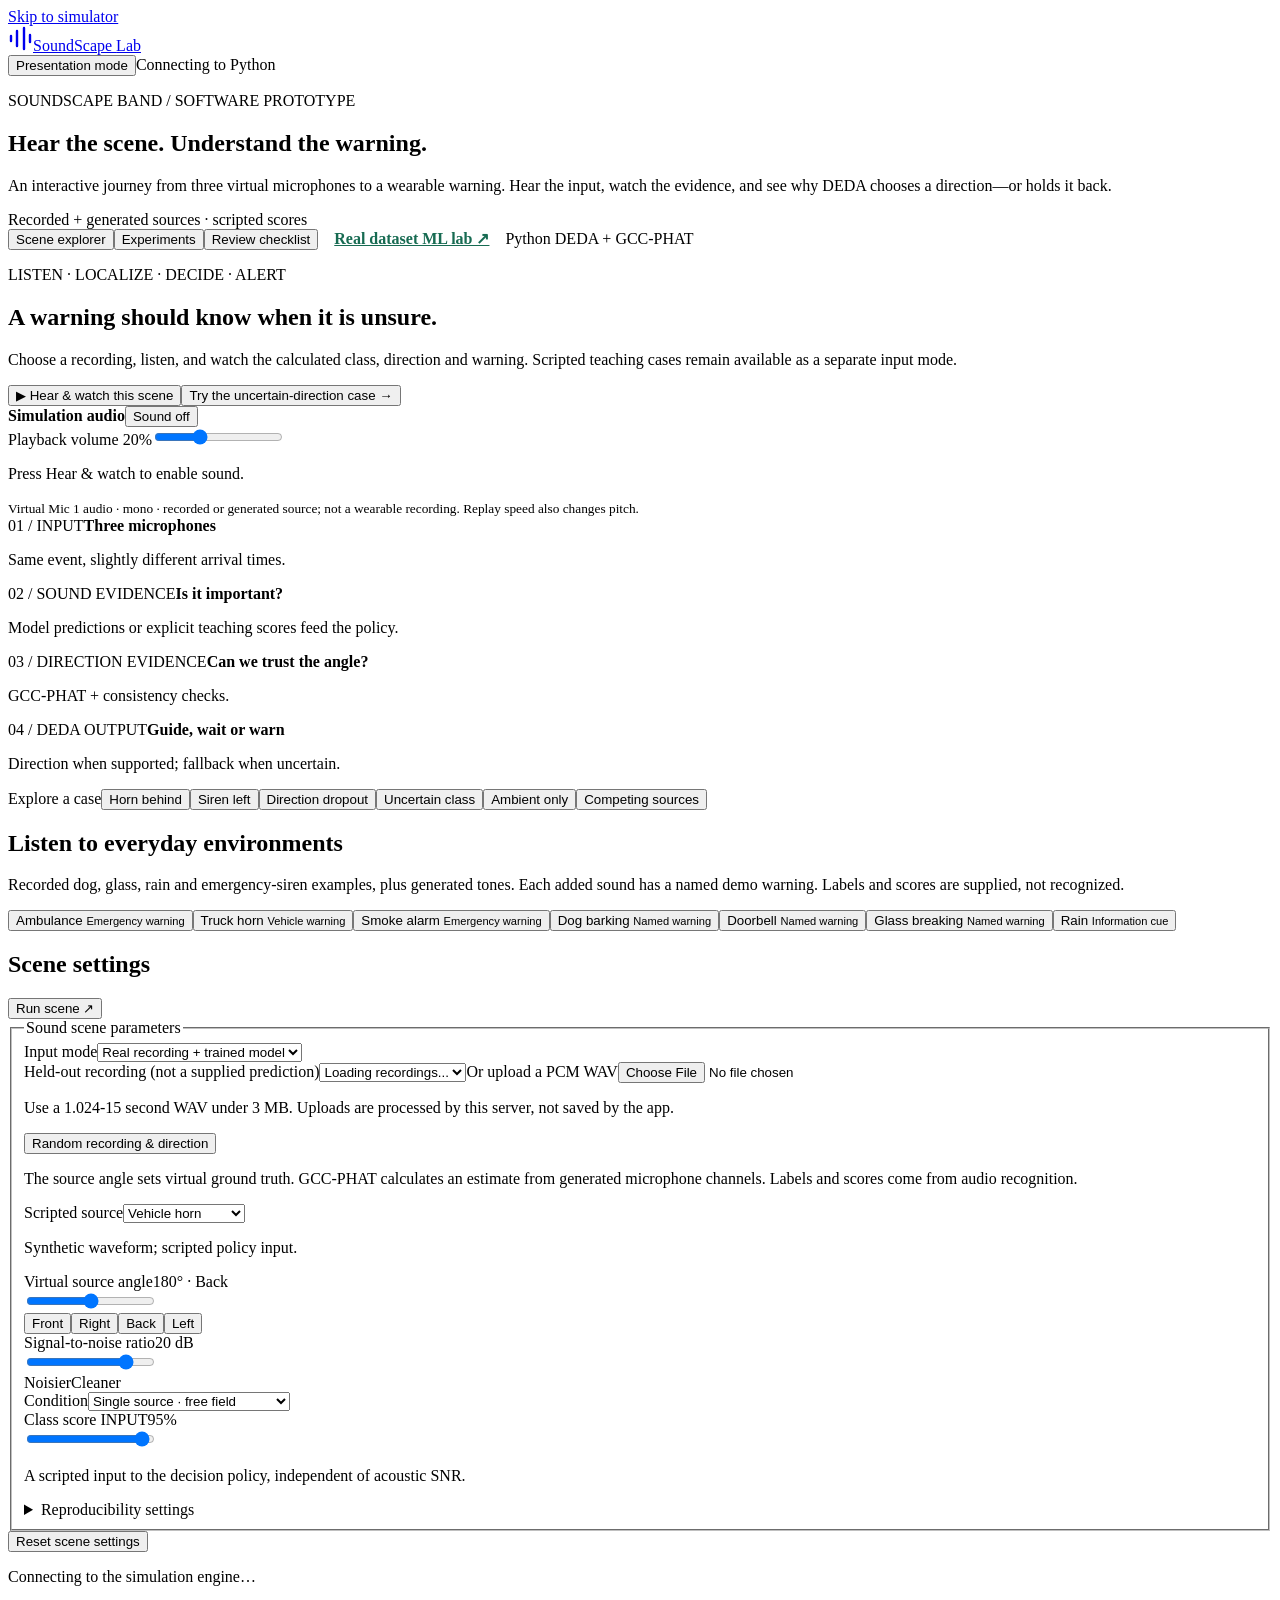
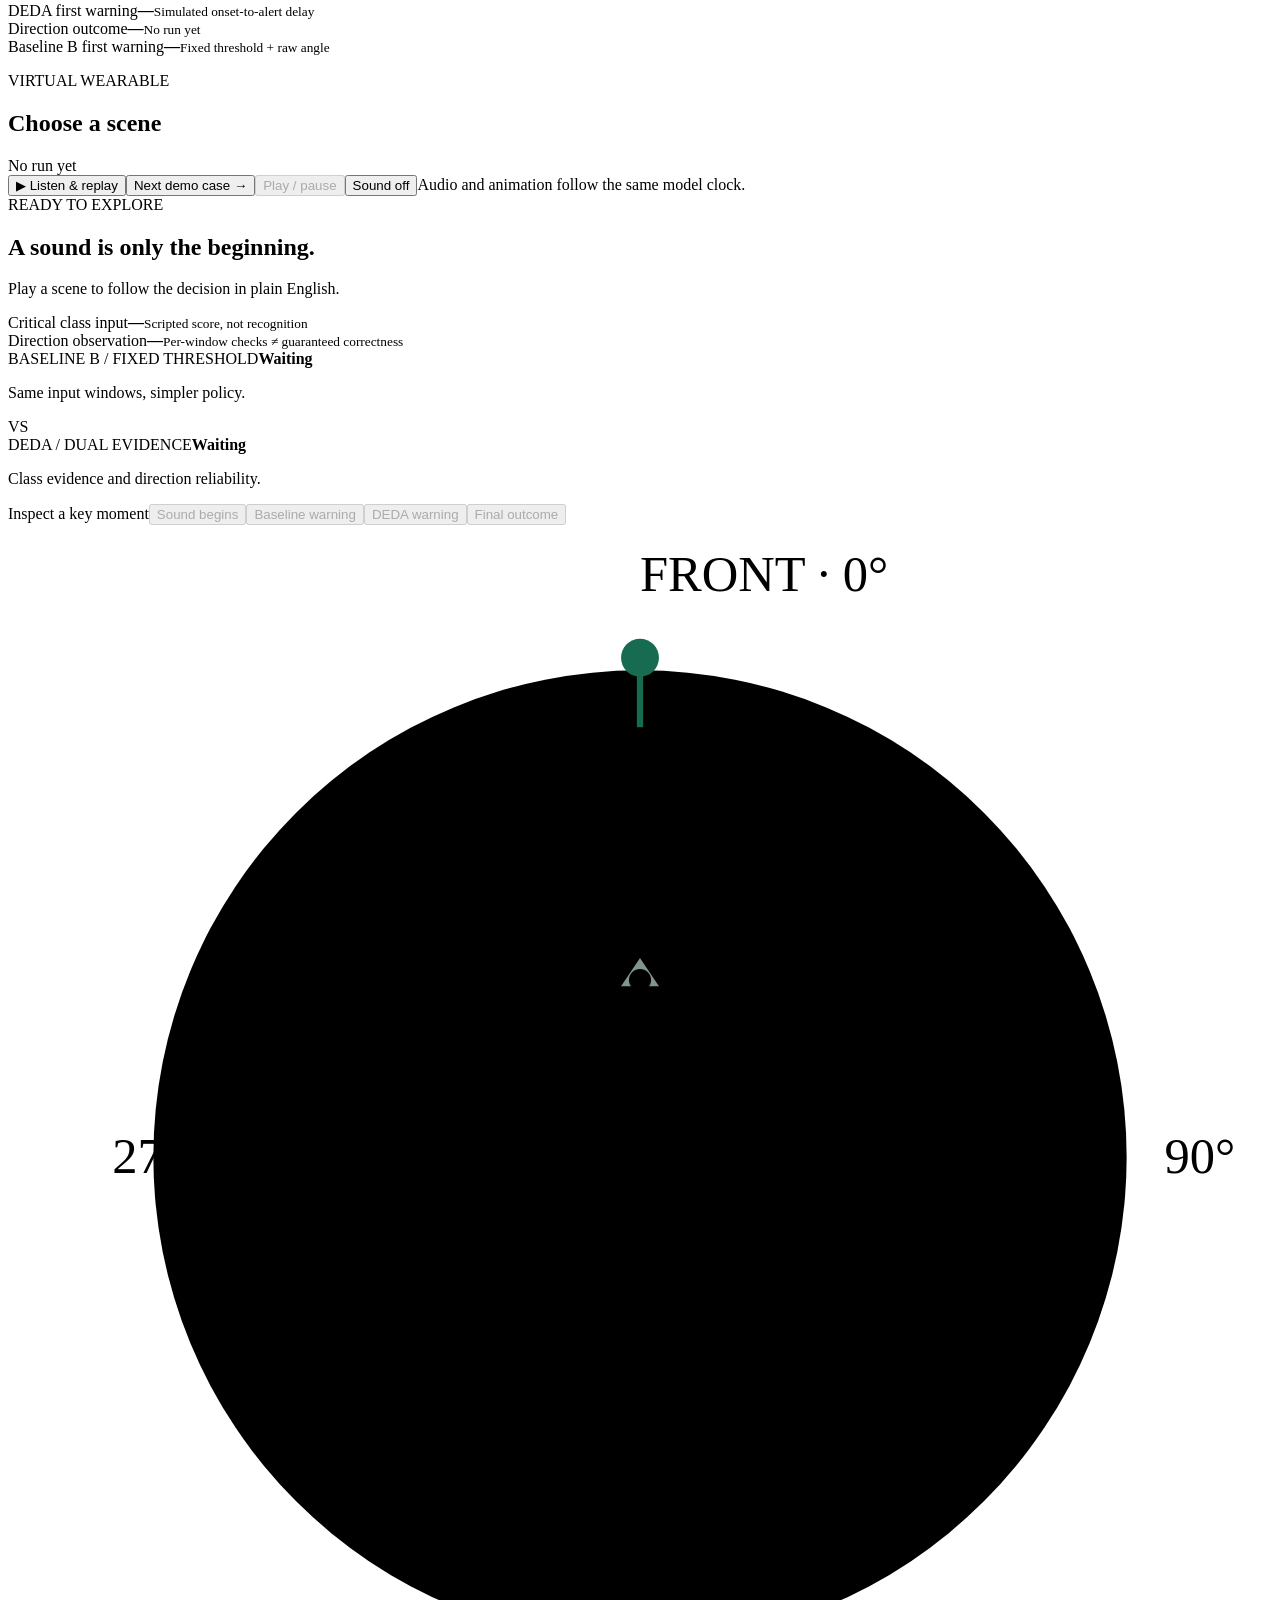
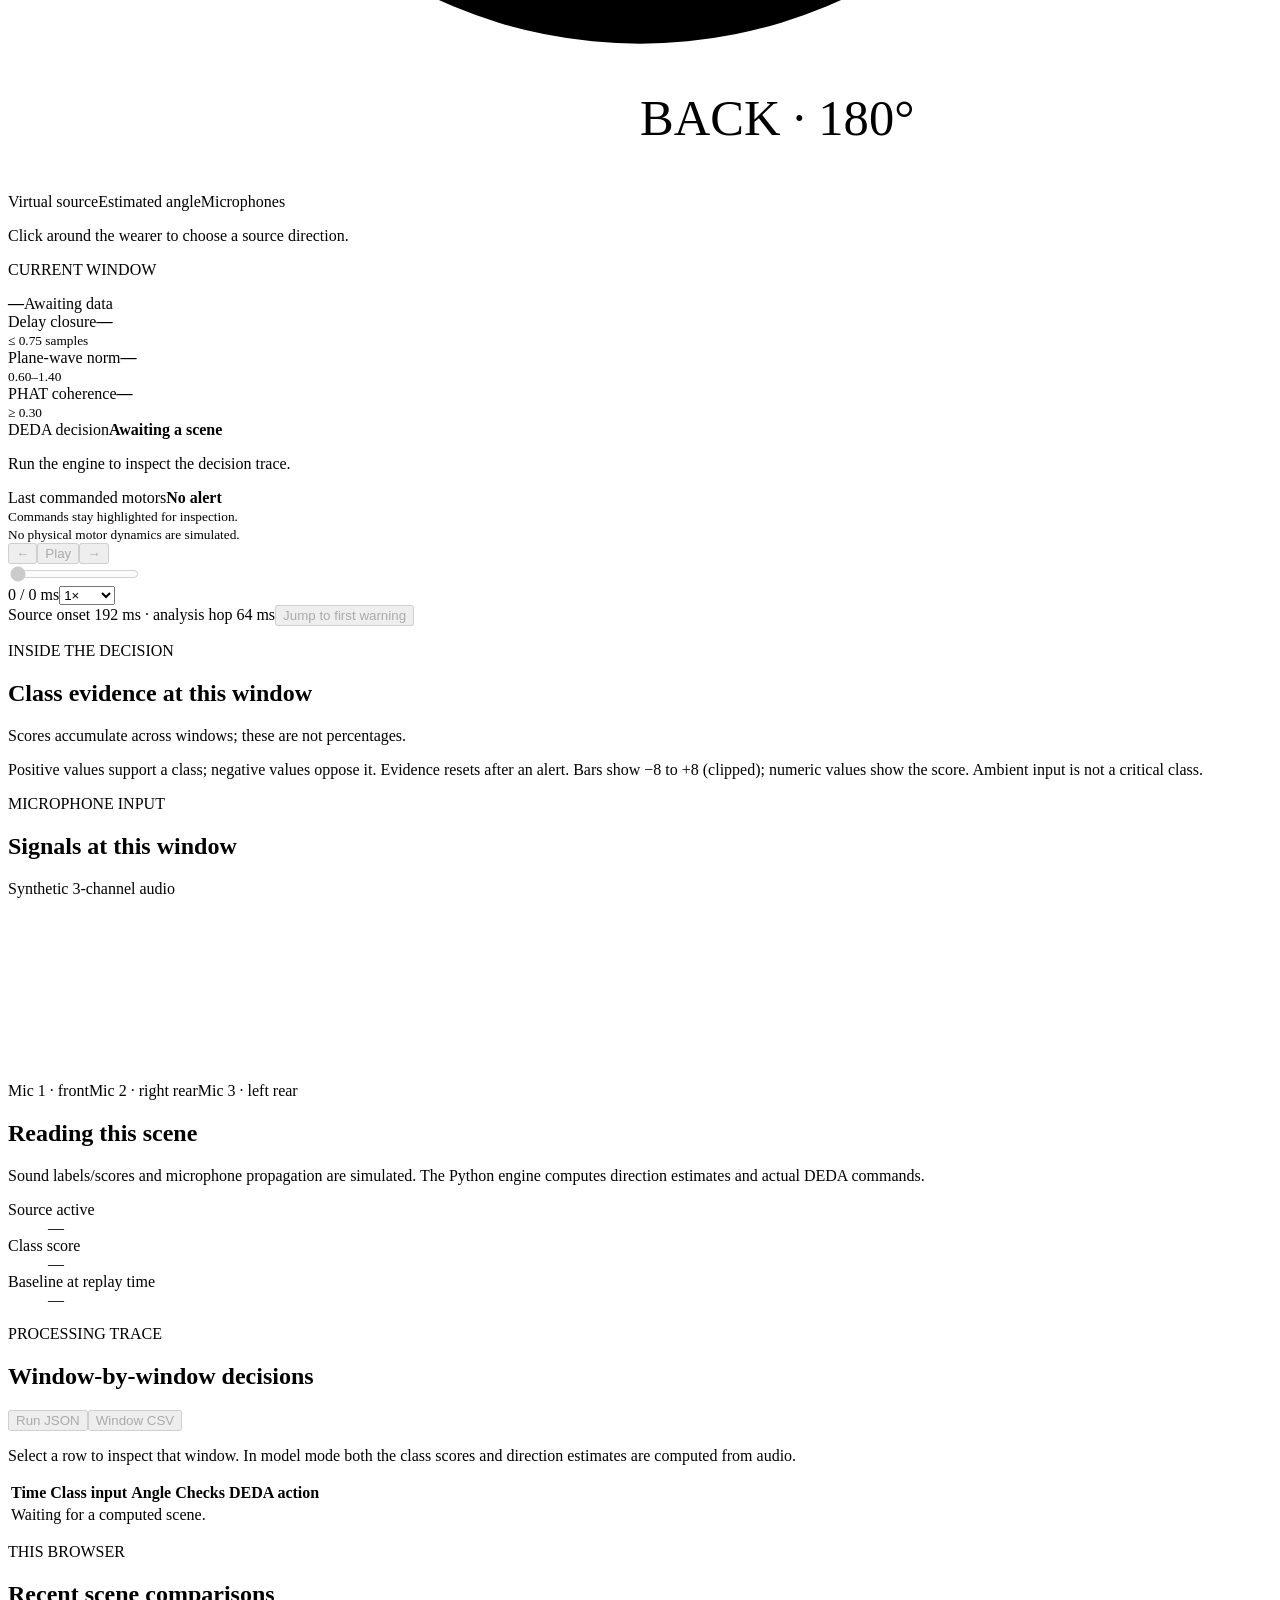
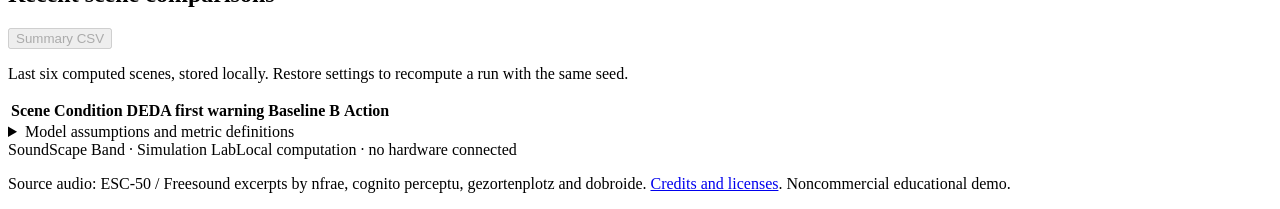
==== commit 2cb6aaa9: "Drive the main simulation with real audio predictions" ====
--- a/simulator/index.html
+++ b/simulator/index.html
@@ -11,34 +11,34 @@
   <a class="skip-link" href="#main">Skip to simulator</a>
   <header class="topbar"><a class="brand" href="/" aria-label="SoundScape Lab home"><svg width="25" height="25" viewBox="0 0 25 25" aria-hidden="true"><path d="M3 10v5m6-10v15m7-18v21m6-14v7" stroke="currentColor" stroke-width="2.4" stroke-linecap="round"/></svg>SoundScape <span>Lab</span></a><div class="engine"><button id="presentation-toggle" aria-pressed="false">Presentation mode</button><span id="connection" role="status">Connecting to Python</span><button id="reconnect" class="text-button" hidden>Reconnect</button></div></header>
   <main id="main">
-    <section class="intro"><div><p class="eyebrow">SOUNDSCAPE BAND / SOFTWARE PROTOTYPE</p><h1>Hear the scene. Understand the warning.</h1><p>An interactive journey from three virtual microphones to a wearable warning. Hear the input, watch the evidence, and see why DEDA chooses a direction—or holds it back.</p></div><span class="scope-tag">Recorded + generated sources · scripted scores</span></section>
+    <section class="intro"><div><p class="eyebrow">SOUNDSCAPE BAND / SOFTWARE PROTOTYPE</p><h1>Hear the scene. Understand the warning.</h1><p>An interactive journey from three virtual microphones to a wearable warning. Hear the input, watch the evidence, and see why DEDA chooses a direction—or holds it back.</p></div><span id="mode-badge" class="scope-tag">Recorded + generated sources · scripted scores</span></section>
     <nav class="tabs" role="tablist" aria-label="Simulation workspace"><button id="demo-tab" role="tab" aria-selected="true" aria-controls="demo-view" class="tab active">Scene explorer</button><button id="experiment-tab" role="tab" aria-selected="false" aria-controls="experiment-view" tabindex="-1" class="tab">Experiments</button><button id="review-tab" role="tab" aria-selected="false" aria-controls="review-view" tabindex="-1" class="tab">Review checklist</button><a href="/ml" style="padding:10px 16px;color:#176b52;font-weight:600">Real dataset ML lab &#8599;</a><span>Python DEDA + GCC-PHAT</span></nav>
     <section id="demo-view" role="tabpanel" aria-labelledby="demo-tab">
       <section class="experience panel" aria-label="Guided sound demonstration">
-        <div class="experience-copy"><p class="eyebrow">LISTEN · LOCALIZE · DECIDE · ALERT</p><h2>A warning should know when it is unsure.</h2><p>Start with a horn behind the wearer. Then remove direction evidence and watch the same policy choose a general warning.</p><div class="experience-actions"><button id="guided-start" class="primary">▶ Hear &amp; watch this scene</button><button id="guided-fallback">Try the uncertain-direction case →</button></div></div>
+        <div class="experience-copy"><p class="eyebrow">LISTEN · LOCALIZE · DECIDE · ALERT</p><h2>A warning should know when it is unsure.</h2><p id="guided-intro">Choose a recording, listen, and watch the calculated class, direction and warning. Scripted teaching cases remain available as a separate input mode.</p><div class="experience-actions"><button id="guided-start" class="primary">▶ Hear &amp; watch this scene</button><button id="guided-fallback">Try the uncertain-direction case →</button></div></div>
         <div class="audio-console"><div class="audio-top"><span class="live-dot"></span><strong>Simulation audio</strong><button id="audio-toggle" aria-pressed="false">Sound off</button></div><label for="volume">Playback volume <output id="volume-value">20%</output></label><input id="volume" type="range" min="0" max="60" value="20"><p id="audio-status" role="status">Press Hear &amp; watch to enable sound.</p><small>Virtual Mic 1 audio · mono · recorded or generated source; not a wearable recording. Replay speed also changes pitch.</small></div>
       </section>
-      <section class="journey" aria-label="Processing stages"><article data-stage="input"><span>01 / INPUT</span><strong>Three microphones</strong><p>Same event, slightly different arrival times.</p></article><article data-stage="class"><span>02 / SOUND EVIDENCE</span><strong>Is it important?</strong><p>Scripted class scores feed the policy.</p></article><article data-stage="direction"><span>03 / DIRECTION EVIDENCE</span><strong>Can we trust the angle?</strong><p>GCC-PHAT + consistency checks.</p></article><article data-stage="alert"><span>04 / DEDA OUTPUT</span><strong>Guide, wait or warn</strong><p>Direction when supported; fallback when uncertain.</p></article></section>
+      <section class="journey" aria-label="Processing stages"><article data-stage="input"><span>01 / INPUT</span><strong>Three microphones</strong><p>Same event, slightly different arrival times.</p></article><article data-stage="class"><span>02 / SOUND EVIDENCE</span><strong>Is it important?</strong><p id="journey-class-note">Model predictions or explicit teaching scores feed the policy.</p></article><article data-stage="direction"><span>03 / DIRECTION EVIDENCE</span><strong>Can we trust the angle?</strong><p>GCC-PHAT + consistency checks.</p></article><article data-stage="alert"><span>04 / DEDA OUTPUT</span><strong>Guide, wait or warn</strong><p>Direction when supported; fallback when uncertain.</p></article></section>
 
       <div class="presets" aria-label="Scene presets"><span>Explore a case</span><button data-preset="horn">Horn behind</button><button data-preset="siren">Siren left</button><button data-preset="dropout">Direction dropout</button><button data-preset="weak">Uncertain class</button><button data-preset="ambient">Ambient only</button><button data-preset="interference">Competing sources</button></div>
       <section class="sound-library" aria-label="Common environment sound examples"><div><h2>Listen to everyday environments</h2><p>Recorded dog, glass, rain and emergency-siren examples, plus generated tones. Each added sound has a named demo warning. Labels and scores are supplied, not recognized.</p></div><div class="sound-library-buttons"><button data-sound="ambulance">Ambulance <small>Emergency warning</small></button><button data-sound="truck_horn">Truck horn <small>Vehicle warning</small></button><button data-sound="smoke_alarm">Smoke alarm <small>Emergency warning</small></button><button data-sound="dog_bark">Dog barking <small>Named warning</small></button><button data-sound="doorbell">Doorbell <small>Named warning</small></button><button data-sound="glass_break">Glass breaking <small>Named warning</small></button><button data-sound="rain">Rain <small>Information cue</small></button></div></section>
       <div class="workspace">
         <form id="scene-form" class="panel controls"><div class="section-heading"><h2>Scene settings</h2><button id="run" class="primary" type="submit">Run scene <span aria-hidden="true">↗</span></button></div>
           <fieldset id="scene-fields"><legend class="sr-only">Sound scene parameters</legend>
-            <label for="sound">Sound</label><select id="sound"><option value="horn">Vehicle horn</option><option value="siren">Siren</option><option value="shout">Shout-like noise</option><option value="beep">Reversing beep</option><option value="ambulance">Ambulance siren</option><option value="truck_horn">Truck air horn</option><option value="smoke_alarm">Smoke alarm</option><option value="dog_bark">Dog barking</option><option value="doorbell">Doorbell</option><option value="glass_break">Glass breaking</option><option value="rain">Rain</option><option value="ambient">Ambient noise</option></select><p id="sound-policy" class="help">Synthetic waveform; scripted policy input.</p>
-            <div class="label-line"><label for="angle">Direction</label><output id="angle-value" for="angle">180° · Back</output></div><input id="angle" type="range" min="0" max="359" value="180"><div class="cardinals"><button type="button" data-angle="0">Front</button><button type="button" data-angle="90">Right</button><button type="button" data-angle="180">Back</button><button type="button" data-angle="270">Left</button></div>
+            <label for="recognition-mode">Input mode</label><select id="recognition-mode"><option value="model">Real recording + trained model</option><option value="scripted">Scripted teaching cases</option></select><div id="recording-controls"><label for="recording-example">Held-out recording (not a supplied prediction)</label><select id="recording-example"><option value="">Loading recordings...</option></select><label for="recording-upload">Or upload a PCM WAV</label><input id="recording-upload" type="file" accept=".wav,audio/wav"><p id="recording-upload-note" class="help">Use a 1.024-15 second WAV under 3 MB. Uploads are processed by this server, not saved by the app.</p><button id="clear-recording-upload" type="button" hidden>Use selected dataset recording</button><button id="random-recording" type="button">Random recording &amp; direction</button><p class="help">The source angle sets virtual ground truth. GCC-PHAT calculates an estimate from generated microphone channels. Labels and scores come from audio recognition.</p></div><p id="model-result" class="help" role="status"></p><div id="scripted-source-controls"><label for="sound">Scripted source</label><select id="sound"><option value="horn">Vehicle horn</option><option value="siren">Siren</option><option value="shout">Shout-like noise</option><option value="beep">Reversing beep</option><option value="ambulance">Ambulance siren</option><option value="truck_horn">Truck air horn</option><option value="smoke_alarm">Smoke alarm</option><option value="dog_bark">Dog barking</option><option value="doorbell">Doorbell</option><option value="glass_break">Glass breaking</option><option value="rain">Rain</option><option value="ambient">Ambient noise</option></select></div><p id="sound-policy" class="help">Synthetic waveform; scripted policy input.</p>
+            <div class="label-line"><label for="angle">Virtual source angle</label><output id="angle-value" for="angle">180° · Back</output></div><input id="angle" type="range" min="0" max="359" value="180"><div class="cardinals"><button type="button" data-angle="0">Front</button><button type="button" data-angle="90">Right</button><button type="button" data-angle="180">Back</button><button type="button" data-angle="270">Left</button></div>
             <div class="label-line"><label for="snr">Signal-to-noise ratio</label><output id="snr-value" for="snr">20 dB</output></div><input id="snr" type="range" min="-25" max="30" value="20"><div class="range-ends"><span>Noisier</span><span>Cleaner</span></div>
             <label for="condition">Condition</label><select id="condition"><option value="clean">Single source · free field</option><option value="interference">Two simultaneous sources</option><option value="reflection">One reflection surrogate</option><option value="clock_fault">Mic 3 timing fault · +3 samples</option><option value="dropout">Injected direction dropout</option></select>
-            <div class="label-line"><label for="confidence">Class score <span class="small-tag">INPUT</span></label><output id="confidence-value" for="confidence">95%</output></div><input id="confidence" type="range" min="5" max="99" value="95"><p class="help">A scripted input to the decision policy, independent of acoustic SNR.</p>
+            <div id="scripted-score-controls"><div class="label-line"><label for="confidence">Class score <span class="small-tag">INPUT</span></label><output id="confidence-value" for="confidence">95%</output></div><input id="confidence" type="range" min="5" max="99" value="95"><p class="help">A scripted input to the decision policy, independent of acoustic SNR.</p></div>
             <details class="advanced"><summary>Reproducibility settings</summary><label for="seed">Random seed</label><input id="seed" type="number" min="0" max="1000000" step="1" value="7" required><label for="bins">Frequency bins</label><select id="bins"><option value="0.25">Strongest 25%</option><option value="1">All bins</option></select><label for="duration">Sound duration</label><select id="duration"><option value="1024">1024 ms · sustained</option><option value="192">192 ms · short burst</option><option value="64">64 ms · very short burst</option></select></details>
           </fieldset>
           <button type="button" id="reset" class="text-button">Reset scene settings</button><p id="run-status" class="operation-status" role="status">Connecting to the simulation engine…</p>
         </form>
         <div class="scene-output">
-          <div class="metrics" aria-label="First alert outcomes"><article><span>DEDA first warning</span><strong id="latency">—</strong><small id="latency-note">Simulated onset-to-alert delay</small></article><article><span>Direction outcome</span><strong id="correct">—</strong><small id="class-summary">No run yet</small></article><article><span>Baseline B first warning</span><strong id="baseline-latency">—</strong><small id="baseline-summary">Fixed threshold + raw angle</small></article></div>
+          <div class="metrics" aria-label="First alert outcomes"><article><span id="delay-label">DEDA first warning</span><strong id="latency">—</strong><small id="latency-note">Simulated onset-to-alert delay</small></article><article><span id="outcome-label">Direction outcome</span><strong id="correct">—</strong><small id="class-summary">No run yet</small></article><article><span id="baseline-clock-label">Baseline B first warning</span><strong id="baseline-latency">—</strong><small id="baseline-summary">Fixed threshold + raw angle</small></article></div>
           <section class="panel stage"><div class="section-heading"><div><p class="eyebrow">VIRTUAL WEARABLE</p><h2 id="scene-title">Choose a scene</h2></div><span id="alert-badge" class="badge">No run yet</span></div><div id="event-warning" class="event-warning" hidden><strong id="event-warning-message"></strong><p id="event-warning-detail"></p></div><p id="stale" class="stale" hidden>Settings changed. Run the scene to update these computed results.</p>
             <div class="stage-actions"><button id="listen-stage">▶ Listen &amp; replay</button><button id="next-demo">Next demo case →</button><button id="stage-pause" disabled>Play / pause</button><button id="stage-mute" aria-pressed="false">Sound off</button><span>Audio and animation follow the same model clock.</span></div>
-      <section class="live-story" aria-label="Explanation at replay time"><div><span class="eyebrow" id="story-step">READY TO EXPLORE</span><h2 id="story-title">A sound is only the beginning.</h2><p id="story-body">Play a scene to follow the decision in plain English.</p></div><div class="evidence-pair"><div><span>Critical class input</span><strong id="story-class">—</strong><small>Scripted score, not recognition</small></div><div><span>Direction observation</span><strong id="story-direction">—</strong><small>Per-window checks ≠ guaranteed correctness</small></div></div></section>
+      <section class="live-story" aria-label="Explanation at replay time"><div><span class="eyebrow" id="story-step">READY TO EXPLORE</span><h2 id="story-title">A sound is only the beginning.</h2><p id="story-body">Play a scene to follow the decision in plain English.</p></div><div class="evidence-pair"><div><span>Critical class input</span><strong id="story-class">—</strong><small id="score-origin">Scripted score, not recognition</small></div><div><span>Direction observation</span><strong id="story-direction">—</strong><small>Per-window checks ≠ guaranteed correctness</small></div></div></section>
             <div class="policy-duel" aria-label="Policy comparison at replay time"><article><span>BASELINE B / FIXED THRESHOLD</span><strong id="duel-baseline">Waiting</strong><p id="duel-baseline-note">Same input windows, simpler policy.</p></article><div class="duel-divider">VS</div><article><span>DEDA / DUAL EVIDENCE</span><strong id="duel-deda">Waiting</strong><p id="duel-deda-note">Class evidence and direction reliability.</p></article></div>
             <div class="event-jumps" aria-label="Jump to a model event"><span>Inspect a key moment</span><button id="jump-onset" disabled>Sound begins</button><button id="jump-baseline" disabled>Baseline warning</button><button id="jump-deda" disabled>DEDA warning</button><button id="jump-end" disabled>Final outcome</button></div>
             <div class="stage-grid"><div class="wearer"><svg id="compass" viewBox="0 0 400 400" role="img" aria-label="Top-down view of the virtual wearer. Click the circle to choose a source angle, or use the direction slider.">
@@ -49,7 +49,7 @@
               <g id="estimated-direction" style="display:none"><path d="M200 89V68" stroke="#36949b" stroke-width="2.5"/><path d="M194 74L200 65L206 74" fill="none" stroke="#36949b" stroke-width="2.5"/></g>
               <g class="motor" id="motor-1"><circle cx="200" cy="108" r="21"/><text x="200" y="113">F</text></g><g class="motor" id="motor-2"><circle cx="292" cy="200" r="21"/><text x="292" y="205">R</text></g><g class="motor" id="motor-4"><circle cx="200" cy="292" r="21"/><text x="200" y="297">B</text></g><g class="motor" id="motor-8"><circle cx="108" cy="200" r="21"/><text x="108" y="205">L</text></g>
               <g class="axis-label"><text x="200" y="21">FRONT · 0°</text><text x="366" y="205">90°</text><text x="200" y="383">BACK · 180°</text><text x="33" y="205">270°</text></g>
-            </svg><div class="compass-legend"><span><i class="dot green"></i>True source</span><span><i class="dot teal"></i>Estimated angle</span><span><i class="dot gray"></i>Microphones</span></div><p class="hint">Click around the wearer to choose a source direction.</p></div>
+            </svg><div class="compass-legend"><span><i class="dot green"></i>Virtual source</span><span><i class="dot teal"></i>Estimated angle</span><span><i class="dot gray"></i>Microphones</span></div><p class="hint">Click around the wearer to choose a source direction.</p></div>
             <aside class="inspector"><p class="eyebrow">CURRENT WINDOW</p><div class="angle-readout"><strong id="estimated-value">—</strong><span id="reliability-value" class="badge">Awaiting data</span></div>
               <div class="check" id="check-closure"><div><span>Delay closure</span><strong id="closure-value">—</strong></div><div class="meter"><i></i></div><small>≤ 0.75 samples</small></div>
               <div class="check" id="check-norm"><div><span>Plane-wave norm</span><strong id="norm-value">—</strong></div><div class="meter"><i></i></div><small>0.60–1.40</small></div>
@@ -61,9 +61,9 @@
           </section>
         </div>
       </div>
-      <section class="panel evidence-panel"><div class="section-heading"><div><p class="eyebrow">INSIDE THE DECISION</p><h2>Class evidence at this window</h2></div><span class="muted">Scores accumulate across windows; these are not percentages.</span></div><div id="class-evidence-bars" class="class-evidence-bars"></div><p class="help">Positive values support a class; negative values oppose it. Evidence resets after an alert. Bars show −8 to +8 (clipped); numeric values show the score. Ambient input is not a critical class.</p></section>
-      <div class="trace-grid"><section class="panel signals"><div class="section-heading"><div><p class="eyebrow">MICROPHONE INPUT</p><h2>Signals at this window</h2></div><span id="signal-note" class="muted">Synthetic 3-channel audio</span></div><canvas id="waveforms" width="1200" height="180" aria-label="Three synthetic microphone waveforms"></canvas><div class="signal-footer"><span>Mic 1 · front</span><span>Mic 2 · right rear</span><span>Mic 3 · left rear</span></div></section><section class="panel signal-notes"><h2>Reading this scene</h2><p id="scene-explanation">Sound labels/scores and microphone propagation are simulated. The Python engine computes direction estimates and actual DEDA commands.</p><dl><div><dt>Source active</dt><dd id="source-active">—</dd></div><div><dt>Scripted class score</dt><dd id="current-class">—</dd></div><div><dt>Baseline at replay time</dt><dd id="baseline-decision">—</dd></div></dl></section></div>
-      <section class="panel log-panel"><div class="section-heading"><div><p class="eyebrow">PROCESSING TRACE</p><h2>Window-by-window decisions</h2></div><div class="export-row"><button id="export-json" disabled>Run JSON</button><button id="export-csv" disabled>Window CSV</button></div></div><p class="help">Select a row to inspect that window. Estimates are computed; class scores are scripted inputs.</p><div class="table-scroll"><table><thead><tr><th>Time</th><th>Class input</th><th>Angle</th><th>Checks</th><th>DEDA action</th></tr></thead><tbody id="log"><tr><td colspan="5" class="empty">Waiting for a computed scene.</td></tr></tbody></table></div></section>
+      <section class="panel evidence-panel"><div class="section-heading"><div><p class="eyebrow">INSIDE THE DECISION</p><h2>Class evidence at this window</h2></div><span class="muted">Scores accumulate across windows; these are not percentages.</span></div><div id="class-evidence-bars" class="class-evidence-bars"></div><p id="evidence-note" class="help">Positive values support a class; negative values oppose it. Evidence resets after an alert. Bars show −8 to +8 (clipped); numeric values show the score. Ambient input is not a critical class.</p></section>
+      <div class="trace-grid"><section class="panel signals"><div class="section-heading"><div><p class="eyebrow">MICROPHONE INPUT</p><h2>Signals at this window</h2></div><span id="signal-note" class="muted">Synthetic 3-channel audio</span></div><canvas id="waveforms" width="1200" height="180" aria-label="Three synthetic microphone waveforms"></canvas><div class="signal-footer"><span>Mic 1 · front</span><span>Mic 2 · right rear</span><span>Mic 3 · left rear</span></div></section><section class="panel signal-notes"><h2>Reading this scene</h2><p id="scene-explanation">Sound labels/scores and microphone propagation are simulated. The Python engine computes direction estimates and actual DEDA commands.</p><dl><div><dt id="signal-active-label">Source active</dt><dd id="source-active">—</dd></div><div><dt id="frame-score-label">Class score</dt><dd id="current-class">—</dd></div><div><dt>Baseline at replay time</dt><dd id="baseline-decision">—</dd></div></dl></section></div>
+      <section class="panel log-panel"><div class="section-heading"><div><p class="eyebrow">PROCESSING TRACE</p><h2>Window-by-window decisions</h2></div><div class="export-row"><button id="export-json" disabled>Run JSON</button><button id="export-csv" disabled>Window CSV</button></div></div><p class="help">Select a row to inspect that window. In model mode both the class scores and direction estimates are computed from audio.</p><div class="table-scroll"><table><thead><tr><th>Time</th><th>Class input</th><th>Angle</th><th>Checks</th><th>DEDA action</th></tr></thead><tbody id="log"><tr><td colspan="5" class="empty">Waiting for a computed scene.</td></tr></tbody></table></div></section>
       <section class="panel history-panel"><div class="section-heading"><div><p class="eyebrow">THIS BROWSER</p><h2>Recent scene comparisons</h2></div><button id="history-csv" disabled>Summary CSV</button></div><p class="help">Last six computed scenes, stored locally. Restore settings to recompute a run with the same seed.</p><div class="table-scroll"><table><thead><tr><th>Scene</th><th>Condition</th><th>DEDA first warning</th><th>Baseline B</th><th>Action</th></tr></thead><tbody id="history"></tbody></table></div></section>
     </section>
     <section id="experiment-view" role="tabpanel" aria-labelledby="experiment-tab" hidden><div class="experiment-layout"><section class="panel experiment-controls"><p class="eyebrow">REPEATABLE STRESS TESTS</p><h2>Compare on identical inputs</h2><p>Vary sounds, source angles, noise and acoustic conditions. Both policies receive the same computed windows.</p><label for="suite">Trial matrix</label><select id="suite"><option value="quick">Quick · 32 critical cases per seed</option><option value="full">Full · 192 critical cases per seed</option></select><label for="seeds">Seeds</label><select id="seeds"><option value="1" selected>1 seed</option><option value="2">2 seeds</option><option value="5">5 seeds</option></select><p id="trial-count" class="help">32 critical cases + 1 ambient control.</p><button id="run-experiment" class="primary">Run experiment <span aria-hidden="true">↗</span></button><button id="cancel-experiment" class="secondary" hidden>Cancel experiment</button><div id="experiment-progress" hidden><progress id="progress" value="0" max="1" aria-label="Completed experiment trials"></progress><span id="progress-value">0 / 0 trials</span></div><p id="experiment-status" role="status" class="operation-status">New results are computed from the engine.</p><p class="help">Uses frozen default thresholds, separate from the paper’s calibrated decision-stream benchmark.</p></section><section class="panel experiment-results"><div class="section-heading"><h2>Experiment results</h2><div class="export-row"><button id="experiment-json" disabled>JSON</button><button id="experiment-csv" disabled>Trial CSV</button></div></div><div id="experiment-empty" class="experiment-empty"><span class="empty-symbol">↗</span><h3>A comparison you can reproduce</h3><p>Run the trial matrix to inspect wrong-direction alerts,<br>misses, general warnings and simulated timing.</p></div><div id="experiment-data" hidden><p id="experiment-caption" class="muted"></p><div id="comparison-chart" class="comparison-chart"></div><div class="table-scroll"><table><thead><tr><th>Metric</th><th>Baseline B</th><th>DEDA</th></tr></thead><tbody id="experiment-table"></tbody></table></div><h3 class="subheading">Breakdown by condition</h3><div class="table-scroll"><table><thead><tr><th>Condition</th><th>Events</th><th>B wrong direction</th><th>DEDA wrong direction</th><th>DEDA missed or late</th></tr></thead><tbody id="breakdown"></tbody></table></div><p id="experiment-note" class="scope-note"></p></div></section></div></section>
